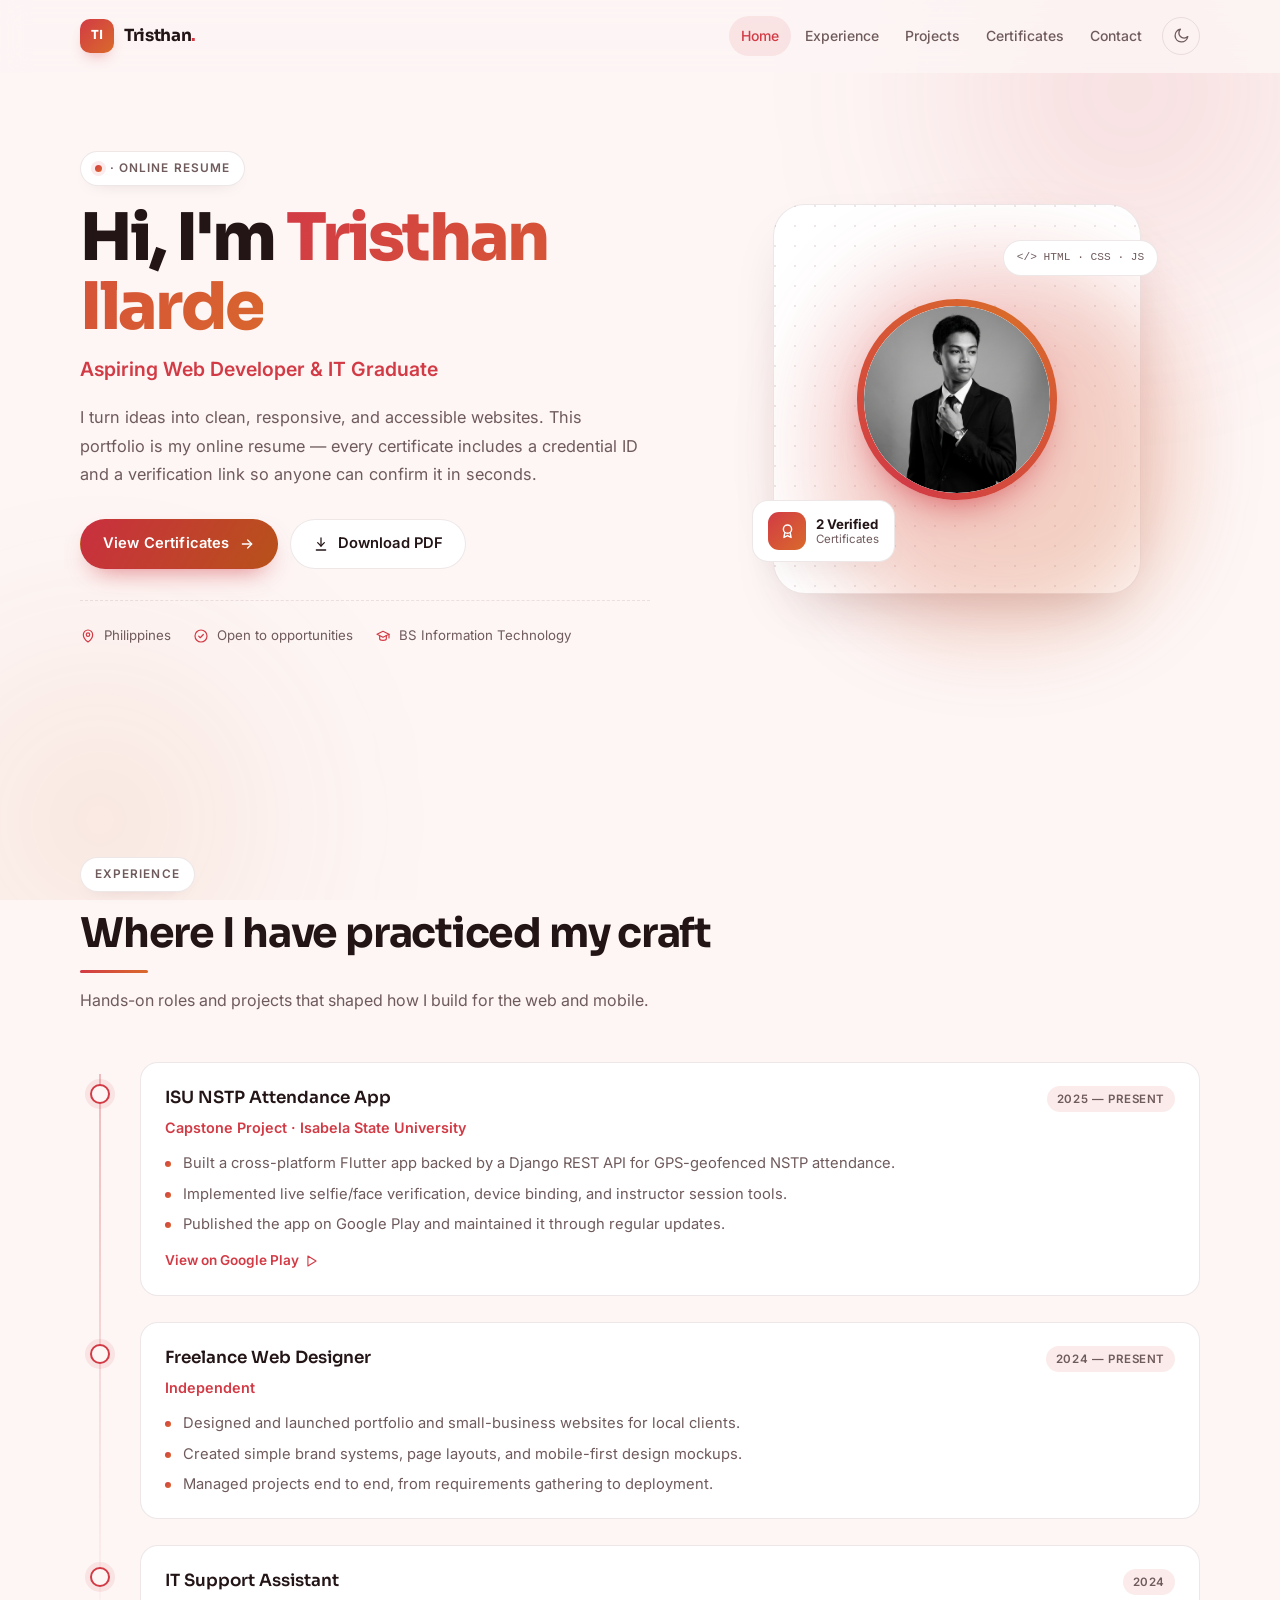
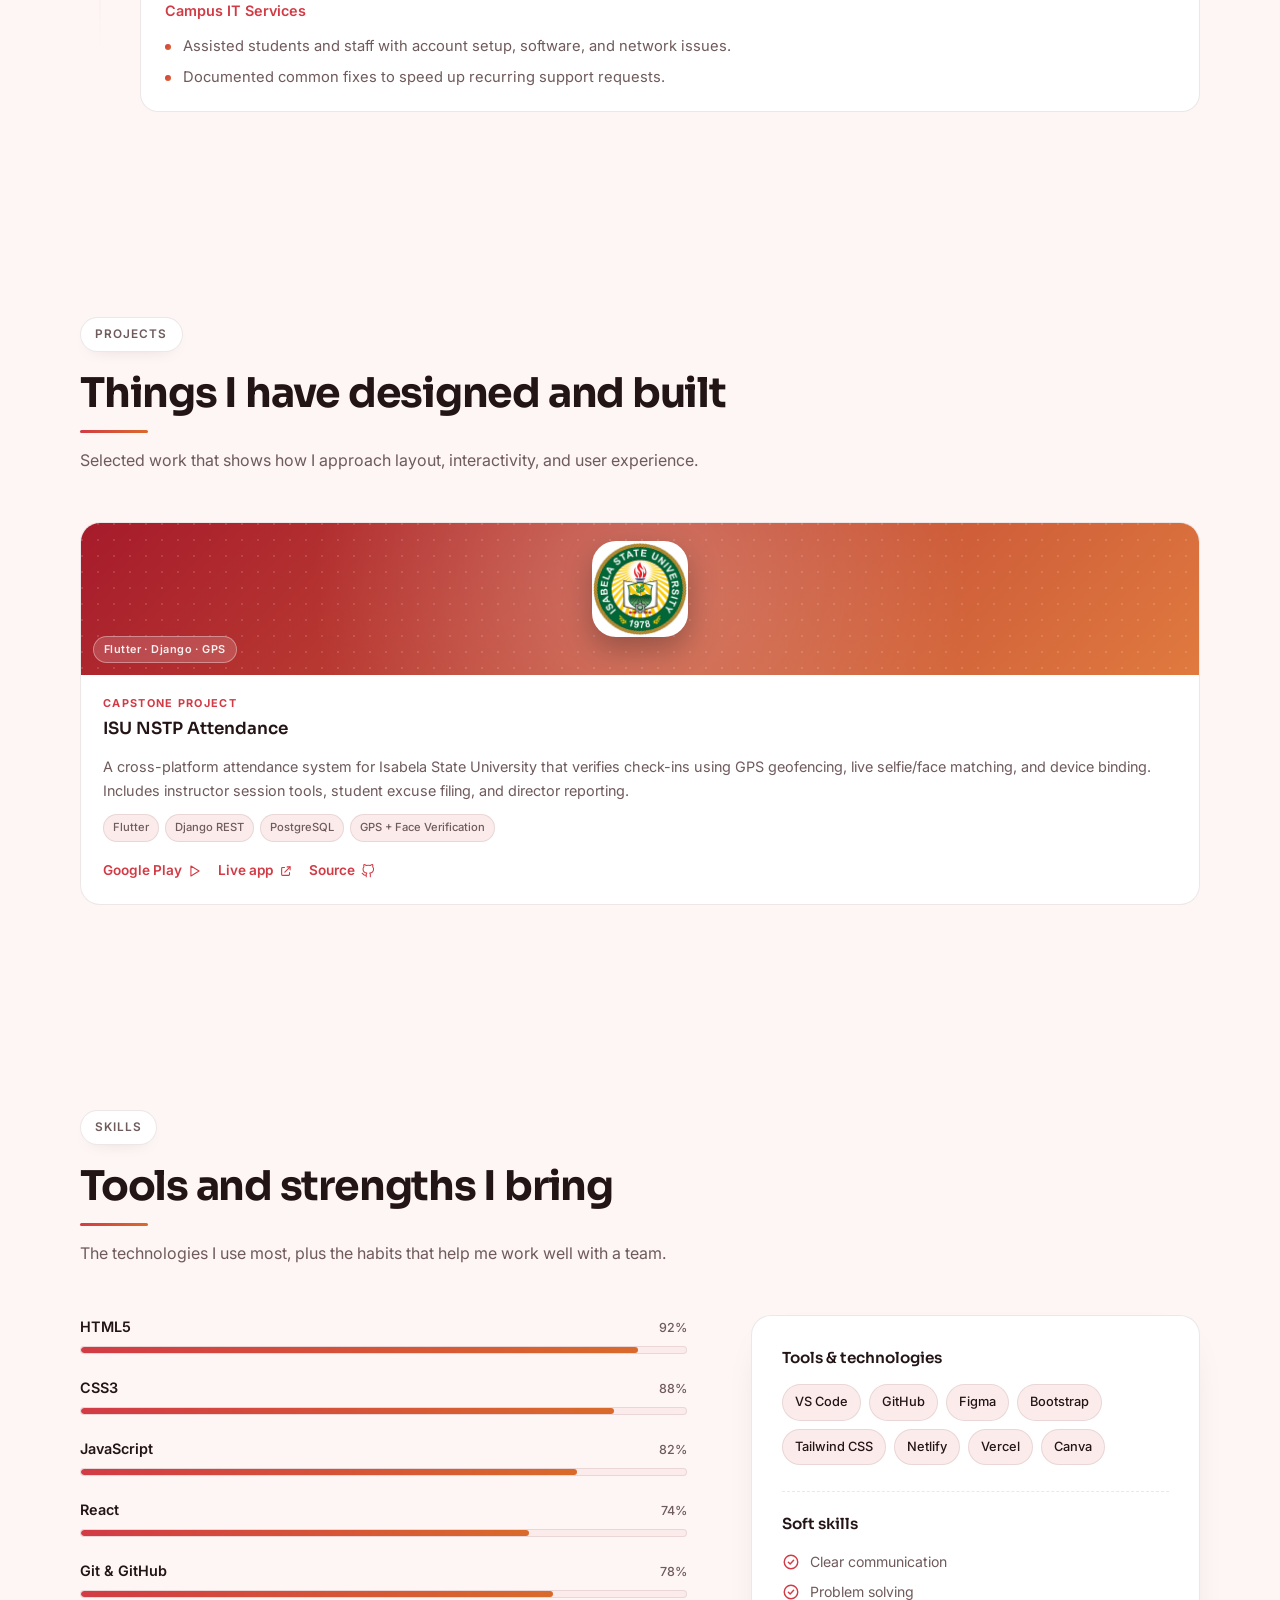
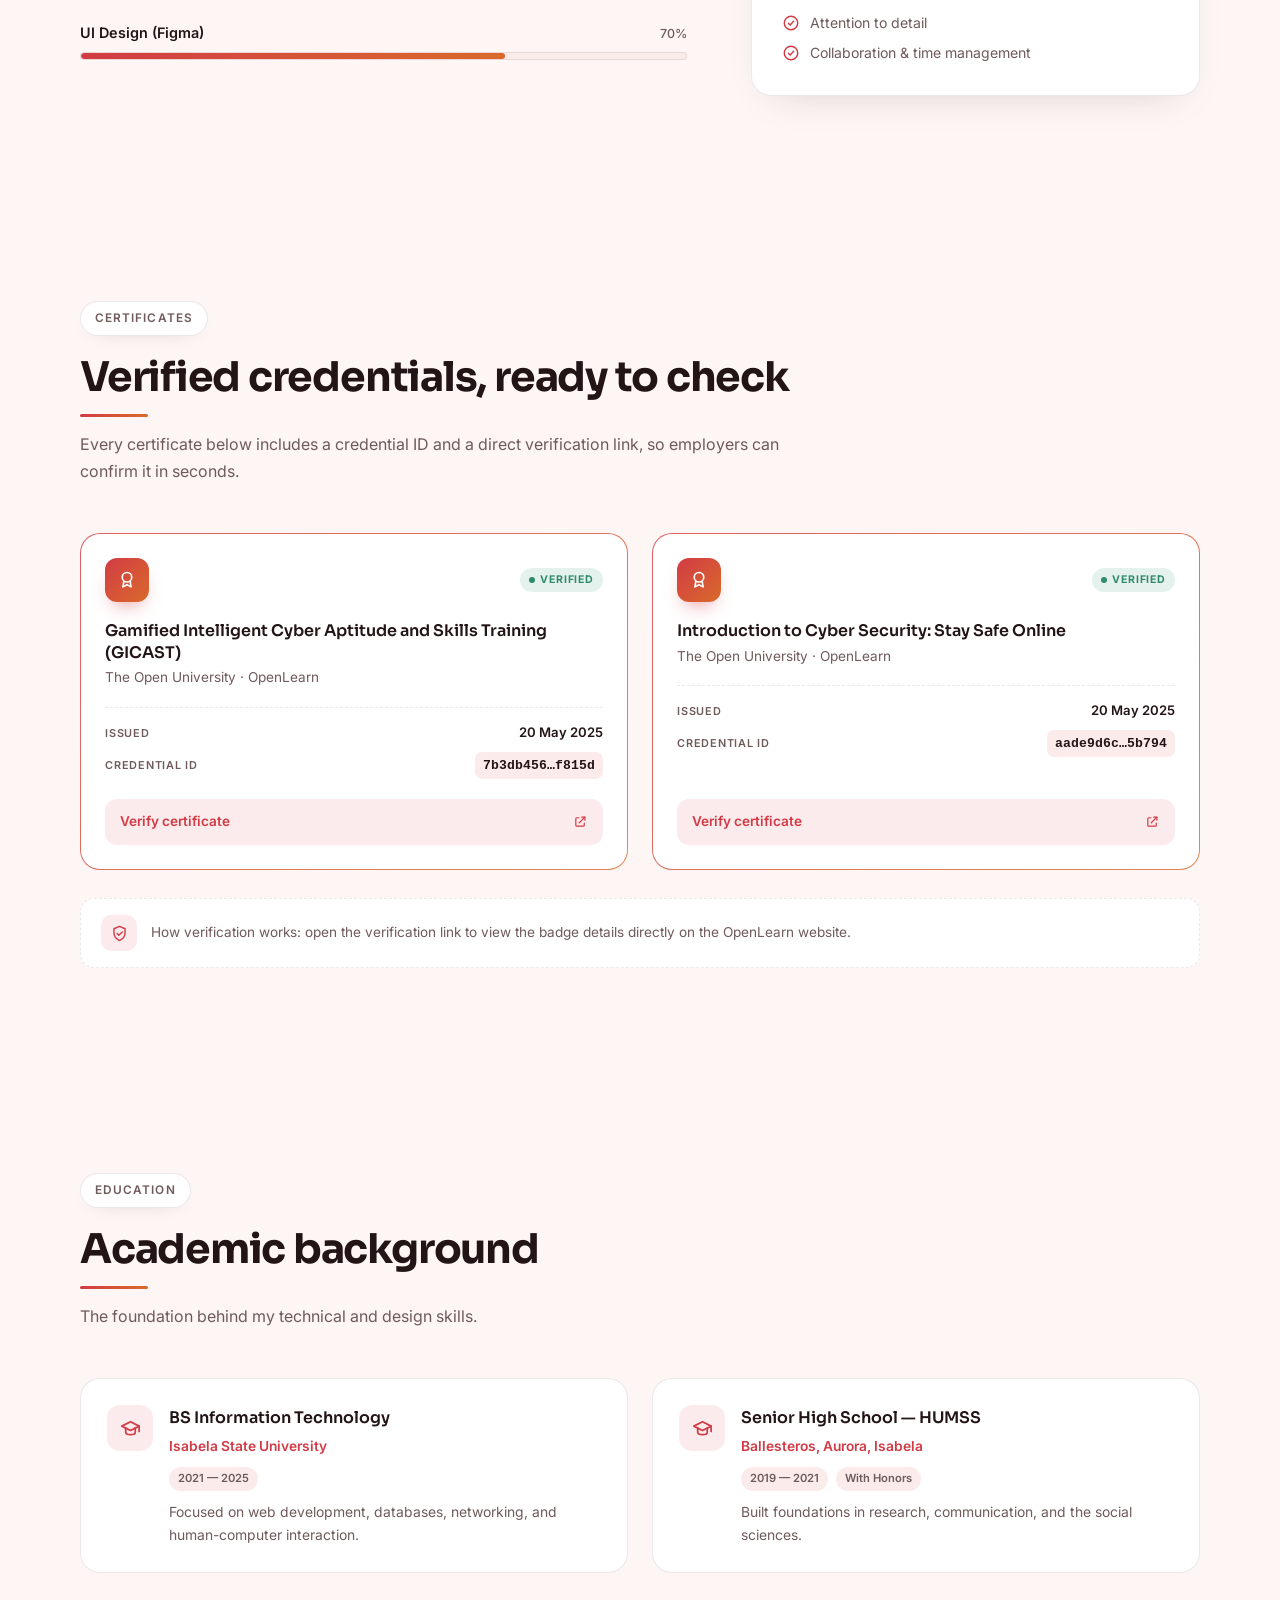
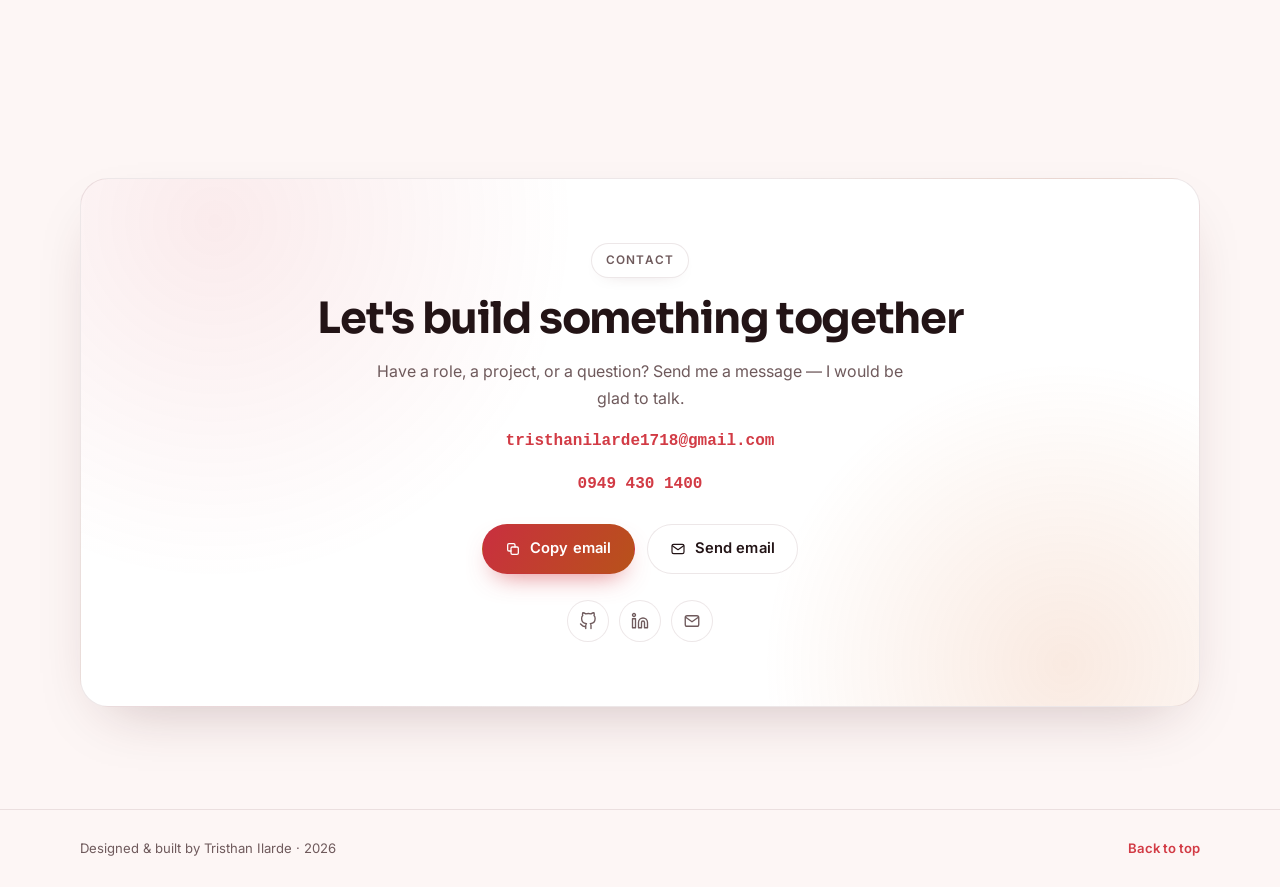
==== index.html @ 722d0ad1 "Initial commit: online resume site" ====
<!DOCTYPE html>
<html lang="en" data-theme="light">
<head>
  <meta charset="UTF-8" />
  <meta name="viewport" content="width=device-width, initial-scale=1.0" />
  <title>Tristhan Ilarde — Online Resume &amp; Portfolio</title>
  <meta name="description" content="Online resume and portfolio of Tristhan Ilarde, an aspiring web developer and BS Information Technology graduate from Isabela State University. Explore projects, skills, and verified certificates." />
  <link rel="canonical" href="https://www.tristhanilarde.online/" />
  <meta name="theme-color" content="#d23b45" />
  <meta name="author" content="Tristhan Ilarde" />

  <meta property="og:type" content="website" />
  <meta property="og:site_name" content="Tristhan Ilarde" />
  <meta property="og:locale" content="en_PH" />
  <meta property="og:url" content="https://www.tristhanilarde.online/" />
  <meta property="og:title" content="Tristhan Ilarde — Online Resume &amp; Portfolio" />
  <meta property="og:description" content="Online resume and portfolio of Tristhan Ilarde, an aspiring web developer and BS Information Technology graduate from Isabela State University." />
  <meta property="og:image" content="https://www.tristhanilarde.online/assets/og-image.jpg" />
  <meta property="og:image:width" content="1200" />
  <meta property="og:image:height" content="630" />
  <meta property="og:image:alt" content="Tristhan Ilarde — Online Resume and Portfolio" />

  <meta name="twitter:card" content="summary_large_image" />
  <meta name="twitter:title" content="Tristhan Ilarde — Online Resume &amp; Portfolio" />
  <meta name="twitter:description" content="Online resume and portfolio of Tristhan Ilarde, an aspiring web developer and BS Information Technology graduate from Isabela State University." />
  <meta name="twitter:image" content="https://www.tristhanilarde.online/assets/og-image.jpg" />
  <meta name="twitter:image:alt" content="Tristhan Ilarde — Online Resume and Portfolio" />

  <link rel="icon" type="image/svg+xml" href="favicon.svg" />
  <link rel="preconnect" href="https://fonts.googleapis.com" />
  <link rel="preconnect" href="https://fonts.gstatic.com" crossorigin />
  <link href="https://fonts.googleapis.com/css2?family=Inter:wght@400;500;600;700&family=Sora:wght@600;700;800&display=swap" rel="stylesheet" />
  <link rel="stylesheet" href="styles.css" />
  <script>
    (function () {
      try {
        var saved = localStorage.getItem("theme");
        if (!saved) {
          saved = window.matchMedia("(prefers-color-scheme: dark)").matches ? "dark" : "light";
        }
        document.documentElement.dataset.theme = saved;
      } catch (error) {}
    })();
  </script>
  <script type="application/ld+json">
    {
      "@context": "https://schema.org",
      "@type": "Person",
      "name": "Tristhan Ilarde",
      "url": "https://www.tristhanilarde.online/",
      "image": "https://www.tristhanilarde.online/assets/profile.jpg",
      "jobTitle": "Web Developer",
      "description": "Aspiring web developer and BS Information Technology graduate from Isabela State University.",
      "email": "mailto:tristhanilarde1718@gmail.com",
      "telephone": "+639494301400",
      "address": {
        "@type": "PostalAddress",
        "addressCountry": "PH"
      },
      "alumniOf": [
        {
          "@type": "CollegeOrUniversity",
          "name": "Isabela State University"
        },
        {
          "@type": "HighSchool",
          "name": "Ballesteros, Aurora, Isabela"
        }
      ],
      "sameAs": [
        "https://www.linkedin.com/in/tristhan-ilarde-b31989447/",
        "https://github.com/Tanjiro1718"
      ]
    }
  </script>
</head>
<body>
  <div class="print-only print-header">
    <h1>Tristhan Ilarde</h1>
    <p class="print-role">Aspiring Web Developer &amp; IT Graduate</p>
    <p>tristhanilarde1718@gmail.com · 0949 430 1400 · www.tristhanilarde.online</p>
    <p>linkedin.com/in/tristhan-ilarde-b31989447 · github.com/Tanjiro1718</p>
  </div>

  <a class="skip-link" href="#main">Skip to content</a>

  <div class="scroll-progress" aria-hidden="true"><span id="scrollProgress"></span></div>

  <div class="bg-blobs" aria-hidden="true">
    <span class="blob blob-one"></span>
    <span class="blob blob-two"></span>
  </div>

  <header class="site-header" id="siteHeader">
    <div class="container header-inner">
      <a class="brand" href="#home" aria-label="Tristhan Ilarde — back to top">
        <span class="brand-mark">TI</span>
        <span class="brand-text">Tristhan<span class="brand-dot">.</span></span>
      </a>

      <nav class="nav" id="primaryNav" aria-label="Primary">
        <a class="nav-link active" href="#home">Home</a>
        <a class="nav-link" href="#experience">Experience</a>
        <a class="nav-link" href="#projects">Projects</a>
        <a class="nav-link" href="#certificates">Certificates</a>
        <a class="nav-link" href="#contact">Contact</a>
        <button class="theme-toggle" id="themeToggle" type="button" aria-label="Switch to dark mode" aria-pressed="false">
          <svg class="icon-sun" viewBox="0 0 24 24" fill="none" stroke="currentColor" stroke-width="1.8" stroke-linecap="round" stroke-linejoin="round" aria-hidden="true" focusable="false">
            <circle cx="12" cy="12" r="4" />
            <path d="M12 2v2M12 20v2M4.9 4.9l1.4 1.4M17.7 17.7l1.4 1.4M2 12h2M20 12h2M4.9 19.1l1.4-1.4M17.7 6.3l1.4-1.4" />
          </svg>
          <svg class="icon-moon" viewBox="0 0 24 24" fill="none" stroke="currentColor" stroke-width="1.8" stroke-linecap="round" stroke-linejoin="round" aria-hidden="true" focusable="false">
            <path d="M21 12.8A8.5 8.5 0 1 1 11.2 3a6.6 6.6 0 0 0 9.8 9.8Z" />
          </svg>
        </button>
      </nav>

      <button class="menu-toggle" id="menuToggle" type="button" aria-expanded="false" aria-controls="primaryNav" aria-label="Open menu">
        <svg class="menu-icon" viewBox="0 0 24 24" fill="none" stroke="currentColor" stroke-width="1.9" stroke-linecap="round" aria-hidden="true" focusable="false">
          <path d="M4 7h16M4 12h16M4 17h16" />
        </svg>
        <svg class="close-icon" viewBox="0 0 24 24" fill="none" stroke="currentColor" stroke-width="1.9" stroke-linecap="round" aria-hidden="true" focusable="false">
          <path d="m6 6 12 12M18 6 6 18" />
        </svg>
      </button>
    </div>
  </header>

  <main id="main">
    <section class="hero" id="home">
      <div class="container hero-grid">
        <div class="hero-copy">
          <span class="eyebrow reveal reveal-left"><span class="pulse" aria-hidden="true"></span> · Online Resume</span>
          <h1 class="reveal reveal-left" style="--d:.06s">Hi, I'm <span class="gradient-text">Tristhan Ilarde</span></h1>
          <p class="hero-role reveal reveal-left" style="--d:.12s">Aspiring Web Developer &amp; IT Graduate</p>
          <p class="hero-text reveal reveal-left" style="--d:.18s">
            I turn ideas into clean, responsive, and accessible websites. This portfolio is my online
            resume — every certificate includes a credential ID and a verification link so anyone can
            confirm it in seconds.
          </p>
          <div class="hero-actions reveal reveal-left" style="--d:.24s">
            <a class="btn btn-primary" href="#certificates">
              View Certificates
              <svg viewBox="0 0 24 24" fill="none" stroke="currentColor" stroke-width="1.9" stroke-linecap="round" stroke-linejoin="round" aria-hidden="true" focusable="false">
                <path d="M5 12h14" />
                <path d="m13 6 6 6-6 6" />
              </svg>
            </a>
            <button class="btn btn-ghost" id="printResume" type="button">
              <svg viewBox="0 0 24 24" fill="none" stroke="currentColor" stroke-width="1.9" stroke-linecap="round" stroke-linejoin="round" aria-hidden="true" focusable="false">
                <path d="M12 3v12" />
                <path d="m7 10 5 5 5-5" />
                <path d="M5 21h14" />
              </svg>
              Download PDF
            </button>
          </div>
          <ul class="hero-meta reveal reveal-left" style="--d:.3s">
            <li>
              <svg viewBox="0 0 24 24" fill="none" stroke="currentColor" stroke-width="1.8" stroke-linecap="round" stroke-linejoin="round" aria-hidden="true" focusable="false">
                <path d="M12 21s7-5.1 7-11a7 7 0 1 0-14 0c0 5.9 7 11 7 11Z" />
                <circle cx="12" cy="10" r="2.6" />
              </svg>
              Philippines
            </li>
            <li>
              <svg viewBox="0 0 24 24" fill="none" stroke="currentColor" stroke-width="1.8" stroke-linecap="round" stroke-linejoin="round" aria-hidden="true" focusable="false">
                <circle cx="12" cy="12" r="9" />
                <path d="m8.5 12.2 2.4 2.4 4.6-4.9" />
              </svg>
              Open to opportunities
            </li>
            <li>
              <svg viewBox="0 0 24 24" fill="none" stroke="currentColor" stroke-width="1.8" stroke-linecap="round" stroke-linejoin="round" aria-hidden="true" focusable="false">
                <path d="M3 9.5 12 5l9 4.5-9 4.5-9-4.5Z" />
                <path d="M7 11.5V16c0 1.4 2.2 2.5 5 2.5s5-1.1 5-2.5v-4.5" />
                <path d="M21 9.5V15" />
              </svg>
              BS Information Technology
            </li>
          </ul>
        </div>

        <div class="hero-visual reveal reveal-right" style="--d:.18s">
          <div class="avatar-card" data-tilt>
            <div class="avatar-ring">
              <div class="avatar">
                <span class="avatar-initials">TI</span>
                <img class="avatar-photo" src="assets/profile.jpg" alt="Portrait of Tristhan Ilarde" width="896" height="1195" />
              </div>
            </div>
            <div class="floating-badge">
              <span class="floating-icon">
                <svg viewBox="0 0 24 24" fill="none" stroke="currentColor" stroke-width="1.8" stroke-linecap="round" stroke-linejoin="round" aria-hidden="true" focusable="false">
                  <circle cx="12" cy="9" r="5.2" />
                  <path d="m8.6 13.4-1.1 6.1 4.5-2.4 4.5 2.4-1.1-6.1" />
                </svg>
              </span>
              <span class="floating-text"><strong>2 Verified</strong><span>Certificates</span></span>
            </div>
            <div class="floating-chip">&lt;/&gt; HTML · CSS · JS</div>
          </div>
        </div>
      </div>
    </section>

    <section class="section" id="experience">
      <div class="container">
        <div class="section-head reveal">
          <span class="eyebrow">Experience</span>
          <h2>Where I have practiced my craft</h2>
          <p>Hands-on roles and projects that shaped how I build for the web and mobile.</p>
        </div>

        <div class="timeline">
          <article class="timeline-item reveal reveal-left">
            <div class="timeline-card" data-spotlight>
              <div class="timeline-top">
                <h3>ISU NSTP Attendance App</h3>
                <span class="timeline-date">2025 — Present</span>
              </div>
              <p class="timeline-company">Capstone Project · Isabela State University</p>
              <ul>
                <li>Built a cross-platform Flutter app backed by a Django REST API for GPS-geofenced NSTP attendance.</li>
                <li>Implemented live selfie/face verification, device binding, and instructor session tools.</li>
                <li>Published the app on Google Play and maintained it through regular updates.</li>
              </ul>
              <a class="timeline-link" href="https://play.google.com/store/apps/details?id=com.isu.cauayan.nstp_attendance" target="_blank" rel="noopener noreferrer" aria-label="Get ISU NSTP Attendance on Google Play">
                View on Google Play
                <svg viewBox="0 0 24 24" fill="none" stroke="currentColor" stroke-width="1.9" stroke-linecap="round" stroke-linejoin="round" aria-hidden="true" focusable="false">
                  <path d="M5 3.5v17L19 12 5 3.5Z" />
                </svg>
              </a>
            </div>
          </article>

          <article class="timeline-item reveal reveal-left" style="--d:.08s">
            <div class="timeline-card" data-spotlight>
              <div class="timeline-top">
                <h3>Freelance Web Designer</h3>
                <span class="timeline-date">2024 — Present</span>
              </div>
              <p class="timeline-company">Independent</p>
              <ul>
                <li>Designed and launched portfolio and small-business websites for local clients.</li>
                <li>Created simple brand systems, page layouts, and mobile-first design mockups.</li>
                <li>Managed projects end to end, from requirements gathering to deployment.</li>
              </ul>
            </div>
          </article>

          <article class="timeline-item reveal reveal-right" style="--d:.16s">
            <div class="timeline-card" data-spotlight>
              <div class="timeline-top">
                <h3>IT Support Assistant</h3>
                <span class="timeline-date">2024</span>
              </div>
              <p class="timeline-company">Campus IT Services</p>
              <ul>
                <li>Assisted students and staff with account setup, software, and network issues.</li>
                <li>Documented common fixes to speed up recurring support requests.</li>
              </ul>
            </div>
          </article>
        </div>
      </div>
    </section>

    <section class="section" id="projects">
      <div class="container">
        <div class="section-head reveal">
          <span class="eyebrow">Projects</span>
          <h2>Things I have designed and built</h2>
          <p>Selected work that shows how I approach layout, interactivity, and user experience.</p>
        </div>

        <div class="project-grid">
          <article class="project-card reveal reveal-left" data-spotlight>
            <div class="project-thumb thumb-nstp">
              <img class="thumb-app-icon" src="assets/nstp-icon.png" alt="" aria-hidden="true" width="96" height="96" loading="lazy" decoding="async" />
              <span class="thumb-tag">Flutter · Django · GPS</span>
            </div>
            <div class="project-body">
              <p class="project-kicker">Capstone Project</p>
              <h3>ISU NSTP Attendance</h3>
              <p>A cross-platform attendance system for Isabela State University that verifies check-ins using GPS geofencing, live selfie/face matching, and device binding. Includes instructor session tools, student excuse filing, and director reporting.</p>
              <ul class="tags">
                <li class="tag">Flutter</li>
                <li class="tag">Django REST</li>
                <li class="tag">PostgreSQL</li>
                <li class="tag">GPS + Face Verification</li>
              </ul>
              <div class="project-links">
                <a href="https://play.google.com/store/apps/details?id=com.isu.cauayan.nstp_attendance" target="_blank" rel="noopener noreferrer" aria-label="Get ISU NSTP Attendance on Google Play">
                  Google Play
                  <svg viewBox="0 0 24 24" fill="none" stroke="currentColor" stroke-width="1.9" stroke-linecap="round" stroke-linejoin="round" aria-hidden="true" focusable="false">
                    <path d="M5 3.5v17L19 12 5 3.5Z" />
                  </svg>
                </a>
                <a href="https://isu-nstp-1.onrender.com/" target="_blank" rel="noopener noreferrer">
                  Live app
                  <svg viewBox="0 0 24 24" fill="none" stroke="currentColor" stroke-width="1.9" stroke-linecap="round" stroke-linejoin="round" aria-hidden="true" focusable="false">
                    <path d="M14 5h5v5" />
                    <path d="M19 5 10 14" />
                    <path d="M18 14.5V18a1.5 1.5 0 0 1-1.5 1.5H6A1.5 1.5 0 0 1 4.5 18V7.5A1.5 1.5 0 0 1 6 6h3.5" />
                  </svg>
                </a>
                <a href="https://github.com/Tanjiro1718/isu_nstp" target="_blank" rel="noopener noreferrer">
                  Source
                  <svg viewBox="0 0 24 24" fill="none" stroke="currentColor" stroke-width="1.8" stroke-linecap="round" stroke-linejoin="round" aria-hidden="true" focusable="false">
                    <path d="M9 19c-5 1.5-5-2.5-7-3m14 6v-3.87a3.37 3.37 0 0 0-.94-2.61c3.14-.35 6.44-1.54 6.44-7A5.44 5.44 0 0 0 20 4.77 5.07 5.07 0 0 0 19.91 1S18.73.65 16 2.48a13.38 13.38 0 0 0-7 0C6.27.65 5.09 1 5.09 1A5.07 5.07 0 0 0 5 4.77a5.44 5.44 0 0 0-1.5 3.78c0 5.42 3.3 6.61 6.44 7A3.37 3.37 0 0 0 9 18.13V22" />
                  </svg>
                </a>
              </div>
            </div>
          </article>
        </div>
      </div>
    </section>

    <section class="section" id="skills">
      <div class="container">
        <div class="section-head reveal">
          <span class="eyebrow">Skills</span>
          <h2>Tools and strengths I bring</h2>
          <p>The technologies I use most, plus the habits that help me work well with a team.</p>
        </div>

        <div class="skills-grid">
          <div class="skills-bars">
            <div class="skill reveal reveal-left" style="--val:92%; --d:.02s">
              <div class="skill-head"><span>HTML5</span><span class="skill-val">92%</span></div>
              <div class="bar"><span class="bar-fill"></span></div>
            </div>
            <div class="skill reveal reveal-left" style="--val:88%; --d:.06s">
              <div class="skill-head"><span>CSS3</span><span class="skill-val">88%</span></div>
              <div class="bar"><span class="bar-fill"></span></div>
            </div>
            <div class="skill reveal reveal-left" style="--val:82%; --d:.1s">
              <div class="skill-head"><span>JavaScript</span><span class="skill-val">82%</span></div>
              <div class="bar"><span class="bar-fill"></span></div>
            </div>
            <div class="skill reveal reveal-left" style="--val:74%; --d:.14s">
              <div class="skill-head"><span>React</span><span class="skill-val">74%</span></div>
              <div class="bar"><span class="bar-fill"></span></div>
            </div>
            <div class="skill reveal reveal-left" style="--val:78%; --d:.18s">
              <div class="skill-head"><span>Git &amp; GitHub</span><span class="skill-val">78%</span></div>
              <div class="bar"><span class="bar-fill"></span></div>
            </div>
            <div class="skill reveal reveal-left" style="--val:70%; --d:.22s">
              <div class="skill-head"><span>UI Design (Figma)</span><span class="skill-val">70%</span></div>
              <div class="bar"><span class="bar-fill"></span></div>
            </div>
          </div>

          <aside class="skills-panel reveal reveal-right" style="--d:.1s" data-spotlight>
            <h3>Tools &amp; technologies</h3>
            <ul class="chips">
              <li>VS Code</li>
              <li>GitHub</li>
              <li>Figma</li>
              <li>Bootstrap</li>
              <li>Tailwind CSS</li>
              <li>Netlify</li>
              <li>Vercel</li>
              <li>Canva</li>
            </ul>
            <h3 class="panel-subhead">Soft skills</h3>
            <ul class="check-list compact">
              <li>
                <svg viewBox="0 0 24 24" fill="none" stroke="currentColor" stroke-width="1.9" stroke-linecap="round" stroke-linejoin="round" aria-hidden="true" focusable="false">
                  <circle cx="12" cy="12" r="9" />
                  <path d="m8.5 12.2 2.4 2.4 4.6-4.9" />
                </svg>
                Clear communication
              </li>
              <li>
                <svg viewBox="0 0 24 24" fill="none" stroke="currentColor" stroke-width="1.9" stroke-linecap="round" stroke-linejoin="round" aria-hidden="true" focusable="false">
                  <circle cx="12" cy="12" r="9" />
                  <path d="m8.5 12.2 2.4 2.4 4.6-4.9" />
                </svg>
                Problem solving
              </li>
              <li>
                <svg viewBox="0 0 24 24" fill="none" stroke="currentColor" stroke-width="1.9" stroke-linecap="round" stroke-linejoin="round" aria-hidden="true" focusable="false">
                  <circle cx="12" cy="12" r="9" />
                  <path d="m8.5 12.2 2.4 2.4 4.6-4.9" />
                </svg>
                Attention to detail
              </li>
              <li>
                <svg viewBox="0 0 24 24" fill="none" stroke="currentColor" stroke-width="1.9" stroke-linecap="round" stroke-linejoin="round" aria-hidden="true" focusable="false">
                  <circle cx="12" cy="12" r="9" />
                  <path d="m8.5 12.2 2.4 2.4 4.6-4.9" />
                </svg>
                Collaboration &amp; time management
              </li>
            </ul>
          </aside>
        </div>
      </div>
    </section>

    <section class="section" id="certificates">
      <div class="container">
        <div class="section-head reveal">
          <span class="eyebrow">Certificates</span>
          <h2>Verified credentials, ready to check</h2>
          <p>Every certificate below includes a credential ID and a direct verification link, so employers can confirm it in seconds.</p>
        </div>

        <div class="cert-grid" data-stagger>
          <article class="cert-card reveal reveal-left" data-spotlight>
            <div class="cert-top">
              <span class="cert-icon">
                <svg viewBox="0 0 24 24" fill="none" stroke="currentColor" stroke-width="1.8" stroke-linecap="round" stroke-linejoin="round" aria-hidden="true" focusable="false">
                  <circle cx="12" cy="9" r="5.2" />
                  <path d="m8.6 13.4-1.1 6.1 4.5-2.4 4.5 2.4-1.1-6.1" />
                </svg>
              </span>
              <span class="cert-status">Verified</span>
            </div>
            <h3>Gamified Intelligent Cyber Aptitude and Skills Training (GICAST)</h3>
            <p class="cert-issuer">The Open University · OpenLearn</p>
            <dl class="cert-meta">
              <div><dt>Issued</dt><dd>20 May 2025</dd></div>
              <div><dt>Credential ID</dt><dd class="mono" title="7b3db456658e096fc3f652046e173777196f815d">7b3db456…f815d</dd></div>
            </dl>
            <a class="verify-link" href="https://www.open.edu/openlearn/badges/badge.php?hash=7b3db456658e096fc3f652046e173777196f815d" target="_blank" rel="noopener noreferrer">
              Verify certificate
              <svg viewBox="0 0 24 24" fill="none" stroke="currentColor" stroke-width="1.9" stroke-linecap="round" stroke-linejoin="round" aria-hidden="true" focusable="false">
                <path d="M14 5h5v5" />
                <path d="M19 5 10 14" />
                <path d="M18 14.5V18a1.5 1.5 0 0 1-1.5 1.5H6A1.5 1.5 0 0 1 4.5 18V7.5A1.5 1.5 0 0 1 6 6h3.5" />
              </svg>
            </a>
          </article>

          <article class="cert-card reveal reveal-right" style="--d:.08s" data-spotlight>
            <div class="cert-top">
              <span class="cert-icon">
                <svg viewBox="0 0 24 24" fill="none" stroke="currentColor" stroke-width="1.8" stroke-linecap="round" stroke-linejoin="round" aria-hidden="true" focusable="false">
                  <circle cx="12" cy="9" r="5.2" />
                  <path d="m8.6 13.4-1.1 6.1 4.5-2.4 4.5 2.4-1.1-6.1" />
                </svg>
              </span>
              <span class="cert-status">Verified</span>
            </div>
            <h3>Introduction to Cyber Security: Stay Safe Online</h3>
            <p class="cert-issuer">The Open University · OpenLearn</p>
            <dl class="cert-meta">
              <div><dt>Issued</dt><dd>20 May 2025</dd></div>
              <div><dt>Credential ID</dt><dd class="mono" title="aade9d6c7ef0c97edcbb523cd9899fea69c5b794">aade9d6c…5b794</dd></div>
            </dl>
            <a class="verify-link" href="https://www.open.edu/openlearn/badges/badge.php?hash=aade9d6c7ef0c97edcbb523cd9899fea69c5b794" target="_blank" rel="noopener noreferrer">
              Verify certificate
              <svg viewBox="0 0 24 24" fill="none" stroke="currentColor" stroke-width="1.9" stroke-linecap="round" stroke-linejoin="round" aria-hidden="true" focusable="false">
                <path d="M14 5h5v5" />
                <path d="M19 5 10 14" />
                <path d="M18 14.5V18a1.5 1.5 0 0 1-1.5 1.5H6A1.5 1.5 0 0 1 4.5 18V7.5A1.5 1.5 0 0 1 6 6h3.5" />
              </svg>
            </a>
          </article>
        </div>

        <div class="cert-note reveal">
          <span class="cert-note-icon">
            <svg viewBox="0 0 24 24" fill="none" stroke="currentColor" stroke-width="1.8" stroke-linecap="round" stroke-linejoin="round" aria-hidden="true" focusable="false">
              <path d="M12 3 5 6v5.5c0 4.4 3 7.5 7 9.5 4-2 7-5.1 7-9.5V6l-7-3Z" />
              <path d="m9 12 2.2 2.2L15.5 10" />
            </svg>
          </span>
          <p>How verification works: open the verification link to view the badge details directly on the OpenLearn website.</p>
        </div>
      </div>
    </section>

    <section class="section" id="education">
      <div class="container">
        <div class="section-head reveal">
          <span class="eyebrow">Education</span>
          <h2>Academic background</h2>
          <p>The foundation behind my technical and design skills.</p>
        </div>

        <div class="edu-grid" data-stagger>
          <article class="edu-card reveal reveal-left" data-spotlight>
            <span class="edu-icon">
              <svg viewBox="0 0 24 24" fill="none" stroke="currentColor" stroke-width="1.8" stroke-linecap="round" stroke-linejoin="round" aria-hidden="true" focusable="false">
                <path d="M3 9.5 12 5l9 4.5-9 4.5-9-4.5Z" />
                <path d="M7 11.5V16c0 1.4 2.2 2.5 5 2.5s5-1.1 5-2.5v-4.5" />
                <path d="M21 9.5V15" />
              </svg>
            </span>
            <div>
              <h3>BS Information Technology</h3>
              <p class="edu-school">Isabela State University</p>
              <div class="edu-meta">
                <span>2021 — 2025</span>
              </div>
              <p class="edu-text">Focused on web development, databases, networking, and human-computer interaction.</p>
            </div>
          </article>

          <article class="edu-card reveal reveal-right" style="--d:.08s" data-spotlight>
            <span class="edu-icon">
              <svg viewBox="0 0 24 24" fill="none" stroke="currentColor" stroke-width="1.8" stroke-linecap="round" stroke-linejoin="round" aria-hidden="true" focusable="false">
                <path d="M3 9.5 12 5l9 4.5-9 4.5-9-4.5Z" />
                <path d="M7 11.5V16c0 1.4 2.2 2.5 5 2.5s5-1.1 5-2.5v-4.5" />
                <path d="M21 9.5V15" />
              </svg>
            </span>
            <div>
              <h3>Senior High School — HUMSS</h3>
              <p class="edu-school">Ballesteros, Aurora, Isabela</p>
              <div class="edu-meta">
                <span>2019 — 2021</span>
                <span>With Honors</span>
              </div>
              <p class="edu-text">Built foundations in research, communication, and the social sciences.</p>
            </div>
          </article>
        </div>
      </div>
    </section>

    <section class="section" id="contact">
      <div class="container">
        <div class="contact-panel reveal reveal-scale">
          <span class="eyebrow">Contact</span>
          <h2>Let's build something together</h2>
          <p>Have a role, a project, or a question? Send me a message — I would be glad to talk.</p>
          <p class="contact-email"><a href="mailto:tristhanilarde1718@gmail.com">tristhanilarde1718@gmail.com</a></p>
          <p class="contact-email"><a href="tel:+639494301400">0949 430 1400</a></p>
          <div class="contact-actions">
            <button class="btn btn-primary" type="button" data-copy="tristhanilarde1718@gmail.com">
              <svg viewBox="0 0 24 24" fill="none" stroke="currentColor" stroke-width="1.9" stroke-linecap="round" stroke-linejoin="round" aria-hidden="true" focusable="false">
                <rect x="9" y="9" width="11" height="11" rx="2" />
                <path d="M15 9V6a2 2 0 0 0-2-2H6a2 2 0 0 0-2 2v7a2 2 0 0 0 2 2h3" />
              </svg>
              Copy email
            </button>
            <a class="btn btn-ghost" href="mailto:tristhanilarde1718@gmail.com">
              <svg viewBox="0 0 24 24" fill="none" stroke="currentColor" stroke-width="1.8" stroke-linecap="round" stroke-linejoin="round" aria-hidden="true" focusable="false">
                <rect x="3" y="5" width="18" height="14" rx="2.5" />
                <path d="m3.5 7 8.5 6 8.5-6" />
              </svg>
              Send email
            </a>
          </div>
          <div class="socials">
            <a href="https://github.com/Tanjiro1718" target="_blank" rel="noopener noreferrer" aria-label="GitHub profile">
              <svg viewBox="0 0 24 24" fill="none" stroke="currentColor" stroke-width="1.8" stroke-linecap="round" stroke-linejoin="round" aria-hidden="true" focusable="false">
                <path d="M9 19c-5 1.5-5-2.5-7-3m14 6v-3.87a3.37 3.37 0 0 0-.94-2.61c3.14-.35 6.44-1.54 6.44-7A5.44 5.44 0 0 0 20 4.77 5.07 5.07 0 0 0 19.91 1S18.73.65 16 2.48a13.38 13.38 0 0 0-7 0C6.27.65 5.09 1 5.09 1A5.07 5.07 0 0 0 5 4.77a5.44 5.44 0 0 0-1.5 3.78c0 5.42 3.3 6.61 6.44 7A3.37 3.37 0 0 0 9 18.13V22" />
              </svg>
            </a>
            <a href="https://www.linkedin.com/in/tristhan-ilarde-b31989447/" target="_blank" rel="noopener noreferrer" aria-label="LinkedIn profile">
              <svg viewBox="0 0 24 24" fill="none" stroke="currentColor" stroke-width="1.8" stroke-linecap="round" stroke-linejoin="round" aria-hidden="true" focusable="false">
                <path d="M16 8a6 6 0 0 1 6 6v7h-4v-7a2 2 0 0 0-4 0v7h-4v-7a6 6 0 0 1 6-6Z" />
                <rect x="2" y="9" width="4" height="12" />
                <circle cx="4" cy="4" r="2" />
              </svg>
            </a>
            <a href="mailto:tristhanilarde1718@gmail.com" aria-label="Email Tristhan Ilarde">
              <svg viewBox="0 0 24 24" fill="none" stroke="currentColor" stroke-width="1.8" stroke-linecap="round" stroke-linejoin="round" aria-hidden="true" focusable="false">
                <rect x="3" y="5" width="18" height="14" rx="2.5" />
                <path d="m3.5 7 8.5 6 8.5-6" />
              </svg>
            </a>
          </div>
        </div>
      </div>
    </section>
  </main>

  <footer class="site-footer">
    <div class="container footer-inner">
      <p>Designed &amp; built by Tristhan Ilarde · <span id="year">2026</span></p>
      <p><a href="#home">Back to top</a></p>
    </div>
  </footer>

  <div class="toast" id="toast" role="status" aria-live="polite"></div>

  <script src="script.js" defer></script>
</body>
</html>
---- styles.css ----
:root {
  --bg: #fdf6f5;
  --bg-soft: #f8e9e7;
  --surface: #ffffff;
  --surface-2: #fbeceb;
  --text: #231416;
  --muted: #6f5a5c;
  --border: rgba(80, 25, 30, 0.1);
  --accent: #d23b45;
  --accent-2: #d96a2b;
  --accent-soft: rgba(210, 59, 69, 0.1);
  --success: #2e8b6b;
  --success-soft: rgba(46, 139, 107, 0.12);
  --header-bg: rgba(253, 246, 245, 0.8);
  --shadow: 0 24px 60px -28px rgba(70, 20, 25, 0.28);
  --shadow-soft: 0 16px 40px -24px rgba(70, 20, 25, 0.22);
  --radius: 20px;
  --header-h: 72px;
  --font-body: "Inter", -apple-system, BlinkMacSystemFont, "Segoe UI", Roboto, Helvetica, Arial, sans-serif;
  --font-display: "Sora", "Inter", -apple-system, BlinkMacSystemFont, "Segoe UI", sans-serif;
  --font-mono: ui-monospace, SFMono-Regular, Menlo, Consolas, "Liberation Mono", monospace;
}

[data-theme="dark"] {
  --bg: #140c0e;
  --bg-soft: #1d1215;
  --surface: #1c1114;
  --surface-2: #261619;
  --text: #f7eaea;
  --muted: #bda6a8;
  --border: rgba(240, 190, 190, 0.16);
  --accent: #f2707b;
  --accent-2: #f6a06a;
  --accent-soft: rgba(242, 112, 123, 0.16);
  --success: #4cc9a0;
  --success-soft: rgba(76, 201, 160, 0.14);
  --header-bg: rgba(20, 12, 14, 0.78);
  --shadow: 0 24px 60px -28px rgba(0, 0, 0, 0.85);
  --shadow-soft: 0 16px 40px -24px rgba(0, 0, 0, 0.7);
}

*,
*::before,
*::after {
  box-sizing: border-box;
}

* {
  margin: 0;
}

html {
  scroll-behavior: smooth;
  scroll-padding-top: calc(var(--header-h) + 18px);
  -webkit-text-size-adjust: 100%;
}

body {
  font-family: var(--font-body);
  background: var(--bg);
  color: var(--text);
  line-height: 1.6;
  min-height: 100vh;
  overflow-x: hidden;
  transition: background-color 0.35s ease, color 0.35s ease;
}

img,
svg {
  display: block;
  max-width: 100%;
}

a {
  color: inherit;
  text-decoration: none;
}

button {
  font: inherit;
  color: inherit;
  background: none;
  border: 0;
  cursor: pointer;
}

ul {
  list-style: none;
  padding: 0;
}

::selection {
  background: var(--accent);
  color: #ffffff;
}

:focus-visible {
  outline: 2px solid var(--accent);
  outline-offset: 3px;
  border-radius: 6px;
}

.container {
  width: min(1120px, calc(100% - 48px));
  margin-inline: auto;
}

.skip-link {
  position: fixed;
  top: 14px;
  left: 14px;
  z-index: 200;
  padding: 10px 16px;
  border-radius: 10px;
  background: var(--accent);
  color: #ffffff;
  font-weight: 600;
  transform: translateY(-160%);
  transition: transform 0.2s ease;
}

.skip-link:focus {
  transform: translateY(0);
}

.scroll-progress {
  position: fixed;
  top: 0;
  left: 0;
  right: 0;
  z-index: 130;
  height: 3px;
  pointer-events: none;
}

.scroll-progress span {
  display: block;
  height: 100%;
  background: linear-gradient(90deg, var(--accent), var(--accent-2));
  box-shadow: 0 0 14px var(--accent-soft);
  transform: scaleX(var(--p, 0));
  transform-origin: left center;
  transition: transform 0.1s linear;
}

.bg-blobs {
  position: fixed;
  inset: 0;
  z-index: -1;
  overflow: hidden;
  pointer-events: none;
}

.blob {
  position: absolute;
  border-radius: 50%;
  filter: blur(90px);
  opacity: 0.5;
}

.blob-one {
  width: 540px;
  height: 540px;
  top: -180px;
  right: -120px;
  background: radial-gradient(circle, rgba(210, 59, 69, 0.34), transparent 70%);
  animation: blobDrift 24s ease-in-out infinite;
}

.blob-two {
  width: 480px;
  height: 480px;
  bottom: -160px;
  left: -140px;
  background: radial-gradient(circle, rgba(217, 106, 43, 0.3), transparent 70%);
  animation: blobDrift 30s ease-in-out infinite reverse;
}

@keyframes blobDrift {
  0%,
  100% {
    transform: translate3d(0, 0, 0) scale(1);
  }
  50% {
    transform: translate3d(-42px, 34px, 0) scale(1.07);
  }
}

[data-theme="dark"] .blob {
  opacity: 0.32;
}

.site-header {
  position: sticky;
  top: 0;
  z-index: 80;
  background: var(--header-bg);
  backdrop-filter: blur(14px);
  -webkit-backdrop-filter: blur(14px);
  border-bottom: 1px solid transparent;
  transition: border-color 0.3s ease, box-shadow 0.3s ease, background-color 0.35s ease;
}

.site-header.is-scrolled {
  border-bottom-color: var(--border);
  box-shadow: 0 12px 30px -26px rgba(70, 20, 25, 0.55);
}

.header-inner {
  display: flex;
  align-items: center;
  justify-content: space-between;
  gap: 24px;
  height: var(--header-h);
}

.brand {
  display: inline-flex;
  align-items: center;
  gap: 10px;
  font-family: var(--font-display);
  font-size: 1.05rem;
  font-weight: 700;
  letter-spacing: -0.02em;
}

.brand-mark {
  display: grid;
  place-items: center;
  width: 34px;
  height: 34px;
  border-radius: 10px;
  background: linear-gradient(135deg, var(--accent), var(--accent-2));
  color: #ffffff;
  font-size: 0.78rem;
  font-weight: 700;
  letter-spacing: 0.02em;
  box-shadow: 0 8px 18px -10px var(--accent);
}

.brand-dot {
  color: var(--accent);
}

.nav {
  display: flex;
  align-items: center;
  gap: 2px;
}

.nav-link {
  padding: 9px 12px;
  border-radius: 999px;
  font-size: 0.875rem;
  font-weight: 500;
  color: var(--muted);
  transition: color 0.2s ease, background-color 0.2s ease;
}

.nav-link:hover {
  color: var(--text);
  background: var(--bg-soft);
}

.nav-link.active {
  color: var(--accent);
  background: var(--accent-soft);
}

.theme-toggle {
  display: grid;
  place-items: center;
  width: 38px;
  height: 38px;
  margin-left: 6px;
  border: 1px solid var(--border);
  border-radius: 50%;
  color: var(--muted);
  transition: color 0.2s ease, border-color 0.2s ease, transform 0.2s ease, background-color 0.2s ease;
}

.theme-toggle:hover {
  color: var(--accent);
  border-color: var(--accent);
  background: var(--accent-soft);
  transform: rotate(-12deg);
}

.theme-toggle svg {
  width: 18px;
  height: 18px;
}

.icon-sun {
  display: none;
}

[data-theme="dark"] .icon-sun {
  display: block;
}

[data-theme="dark"] .icon-moon {
  display: none;
}

.menu-toggle {
  display: none;
  place-items: center;
  width: 42px;
  height: 42px;
  border: 1px solid var(--border);
  border-radius: 12px;
  color: var(--text);
  transition: border-color 0.2s ease, background-color 0.2s ease;
}

.menu-toggle:hover {
  border-color: var(--accent);
  background: var(--accent-soft);
}

.menu-toggle svg {
  width: 20px;
  height: 20px;
}

.close-icon {
  display: none;
}

.hero {
  position: relative;
  padding: clamp(44px, 7vw, 78px) 0 clamp(64px, 9vw, 108px);
}

.hero-grid {
  display: grid;
  grid-template-columns: minmax(0, 1.08fr) minmax(0, 0.92fr);
  align-items: center;
  gap: clamp(36px, 5vw, 72px);
}

.eyebrow {
  display: inline-flex;
  align-items: center;
  gap: 8px;
  padding: 7px 14px;
  margin-bottom: 18px;
  border: 1px solid var(--border);
  border-radius: 999px;
  background: var(--surface);
  box-shadow: 0 6px 18px -14px rgba(70, 20, 25, 0.35);
  font-size: 0.74rem;
  font-weight: 600;
  letter-spacing: 0.09em;
  text-transform: uppercase;
  color: var(--muted);
}

.pulse {
  width: 7px;
  height: 7px;
  border-radius: 50%;
  background: linear-gradient(135deg, var(--accent), var(--accent-2));
  box-shadow: 0 0 0 4px var(--accent-soft);
  animation: pulse 2.4s ease-in-out infinite;
}

@keyframes pulse {
  0%,
  100% {
    box-shadow: 0 0 0 4px var(--accent-soft);
  }
  50% {
    box-shadow: 0 0 0 7px rgba(210, 59, 69, 0.05);
  }
}

h1 {
  font-family: var(--font-display);
  font-size: clamp(2.5rem, 5.4vw, 4.1rem);
  line-height: 1.05;
  letter-spacing: -0.035em;
  font-weight: 800;
  margin-bottom: 12px;
}

.gradient-text {
  background-image: linear-gradient(120deg, var(--accent), var(--accent-2), var(--accent));
  background-size: 220% 220%;
  -webkit-background-clip: text;
  background-clip: text;
  color: transparent;
  animation: gradientShift 9s ease-in-out infinite;
}

@keyframes gradientShift {
  0%,
  100% {
    background-position: 0% 50%;
  }
  50% {
    background-position: 100% 50%;
  }
}

.hero-role {
  margin-bottom: 18px;
  font-size: clamp(1.05rem, 1.6vw, 1.22rem);
  font-weight: 600;
  color: var(--accent);
}

.hero-text {
  max-width: 56ch;
  color: var(--muted);
  font-size: 1.02rem;
  line-height: 1.75;
}

.hero-actions {
  display: flex;
  flex-wrap: wrap;
  gap: 12px;
  margin-top: 30px;
}

.hero-meta {
  display: flex;
  flex-wrap: wrap;
  gap: 10px 22px;
  margin-top: 32px;
  padding-top: 24px;
  border-top: 1px dashed var(--border);
  font-size: 0.83rem;
  color: var(--muted);
}

.hero-meta li {
  display: inline-flex;
  align-items: center;
  gap: 8px;
}

.hero-meta svg {
  width: 16px;
  height: 16px;
  flex: none;
  color: var(--accent);
}

.btn {
  display: inline-flex;
  align-items: center;
  justify-content: center;
  gap: 9px;
  padding: 12px 22px;
  border: 1px solid transparent;
  border-radius: 999px;
  font-size: 0.92rem;
  font-weight: 600;
  letter-spacing: 0.01em;
  white-space: nowrap;
  transition: transform 0.2s ease, box-shadow 0.25s ease, background-color 0.25s ease, color 0.25s ease, border-color 0.25s ease;
}

.btn svg {
  width: 16px;
  height: 16px;
  flex: none;
}

.btn-primary {
  background: linear-gradient(120deg, #c92f3f, #b8521a);
  color: #ffffff;
  box-shadow: 0 12px 26px -12px rgba(210, 59, 69, 0.7);
}

.btn-primary:hover {
  transform: translateY(-2px);
  box-shadow: 0 18px 34px -14px rgba(210, 59, 69, 0.8);
}

.btn-primary:active {
  transform: translateY(0);
}

.btn-ghost {
  background: var(--surface);
  border-color: var(--border);
  color: var(--text);
}

.btn-ghost:hover {
  color: var(--accent);
  border-color: var(--accent);
  background: var(--accent-soft);
  transform: translateY(-2px);
}

.btn-block {
  width: 100%;
  margin-top: 24px;
}

.hero-visual {
  position: relative;
  display: grid;
  place-items: center;
}

.avatar-card {
  position: relative;
  display: grid;
  place-items: center;
  width: min(100%, 368px);
  aspect-ratio: 1 / 1.06;
  padding: 26px;
  border: 1px solid var(--border);
  border-radius: 32px;
  background-color: var(--surface);
  background-image: radial-gradient(circle at 1px 1px, var(--border) 1px, transparent 0);
  background-size: 20px 20px;
  box-shadow: var(--shadow);
  isolation: isolate;
  transform-style: preserve-3d;
  transition: transform 0.35s cubic-bezier(0.22, 1, 0.36, 1), box-shadow 0.35s ease;
  will-change: transform;
}

.avatar-card::before {
  content: "";
  position: absolute;
  inset: 16% -9% -9% 14%;
  z-index: -1;
  border-radius: 42%;
  background: linear-gradient(135deg, rgba(210, 59, 69, 0.55), rgba(217, 106, 43, 0.55));
  filter: blur(44px);
  opacity: 0.55;
}

.avatar-ring {
  display: grid;
  width: 64%;
  aspect-ratio: 1;
  padding: 7px;
  border-radius: 50%;
  background: conic-gradient(from 210deg, var(--accent), var(--accent-2), var(--accent));
  box-shadow: 0 18px 40px -20px var(--accent);
}

.avatar {
  position: relative;
  display: grid;
  place-items: center;
  width: 100%;
  height: 100%;
  overflow: hidden;
  border-radius: 50%;
  background: var(--surface);
  font-family: var(--font-display);
  font-size: clamp(3rem, 7vw, 4.3rem);
  font-weight: 800;
  letter-spacing: -0.06em;
  line-height: 1;
}

.avatar-initials {
  background: linear-gradient(120deg, var(--accent), var(--accent-2));
  -webkit-background-clip: text;
  background-clip: text;
  color: transparent;
}

.avatar-photo {
  position: absolute;
  inset: 0;
  z-index: 1;
  width: 100%;
  height: 100%;
  border-radius: 50%;
  object-fit: cover;
  object-position: center 15%;
  transition: transform 0.6s cubic-bezier(0.22, 1, 0.36, 1);
}

.avatar-card:hover .avatar-photo {
  transform: scale(1.04);
}

.floating-badge {
  position: absolute;
  bottom: 8%;
  left: -6%;
  display: flex;
  align-items: center;
  gap: 10px;
  padding: 11px 15px;
  border: 1px solid var(--border);
  border-radius: 16px;
  background: var(--surface);
  box-shadow: var(--shadow-soft);
  animation: float 6s ease-in-out infinite;
}

.floating-icon {
  display: grid;
  place-items: center;
  width: 38px;
  height: 38px;
  border-radius: 11px;
  background: linear-gradient(135deg, var(--accent), var(--accent-2));
  color: #ffffff;
}

.floating-icon svg {
  width: 19px;
  height: 19px;
}

.floating-text {
  display: grid;
  line-height: 1.25;
}

.floating-text strong {
  font-size: 0.83rem;
  font-weight: 700;
}

.floating-text span {
  font-size: 0.72rem;
  color: var(--muted);
}

.floating-chip {
  position: absolute;
  top: 9%;
  right: -5%;
  padding: 8px 13px;
  border: 1px solid var(--border);
  border-radius: 999px;
  background: var(--surface);
  box-shadow: var(--shadow-soft);
  font-family: var(--font-mono);
  font-size: 0.7rem;
  color: var(--muted);
  animation: float 7s ease-in-out infinite reverse;
}

@keyframes float {
  0%,
  100% {
    transform: translateY(0);
  }
  50% {
    transform: translateY(-9px);
  }
}

.section {
  position: relative;
  padding: clamp(64px, 8vw, 104px) 0;
}

.section-head {
  max-width: 720px;
  margin-bottom: clamp(32px, 4vw, 48px);
}

.section-head h2 {
  position: relative;
  font-family: var(--font-display);
  font-size: clamp(1.9rem, 3.2vw, 2.6rem);
  line-height: 1.15;
  letter-spacing: -0.03em;
  font-weight: 700;
  margin-bottom: 14px;
  padding-bottom: 16px;
}

.section-head h2::after {
  content: "";
  position: absolute;
  left: 0;
  bottom: 0;
  width: 68px;
  height: 3px;
  border-radius: 999px;
  background: linear-gradient(90deg, var(--accent), var(--accent-2));
  transform: scaleX(0);
  transform-origin: left center;
  transition: transform 0.9s cubic-bezier(0.22, 1, 0.36, 1) 0.2s;
}

.section-head.visible h2::after {
  transform: scaleX(1);
}

.section-head p {
  color: var(--muted);
  font-size: 1rem;
  line-height: 1.7;
}

.check-list {
  display: grid;
  gap: 10px;
  margin-top: 22px;
}

.check-list li {
  display: flex;
  align-items: flex-start;
  gap: 10px;
  font-size: 0.92rem;
  color: var(--muted);
}

.check-list svg {
  width: 18px;
  height: 18px;
  flex: none;
  margin-top: 2px;
  color: var(--accent);
}

.check-list.compact {
  margin-top: 14px;
  gap: 8px;
}

.check-list.compact li {
  font-size: 0.88rem;
}

.timeline {
  position: relative;
  display: grid;
  gap: 26px;
}

.timeline::before {
  content: "";
  position: absolute;
  top: 12px;
  bottom: 12px;
  left: 19px;
  width: 2px;
  background: linear-gradient(180deg, var(--accent), transparent 92%);
  opacity: 0.32;
}

.timeline::after {
  content: "";
  position: absolute;
  top: 12px;
  bottom: 12px;
  left: 19px;
  width: 2px;
  border-radius: 999px;
  background: linear-gradient(180deg, var(--accent), var(--accent-2));
  box-shadow: 0 0 14px var(--accent-soft);
  transform: scaleY(var(--line-progress, 0));
  transform-origin: top center;
  transition: transform 0.15s linear;
}

.timeline-item {
  position: relative;
  padding-left: 60px;
}

.timeline-item::before {
  content: "";
  position: absolute;
  top: 22px;
  left: 10px;
  width: 20px;
  height: 20px;
  border: 2px solid var(--accent);
  border-radius: 50%;
  background: var(--bg);
  box-shadow: 0 0 0 5px var(--accent-soft);
}

.timeline-card {
  padding: 22px 24px;
  border: 1px solid var(--border);
  border-radius: 18px;
  background: var(--surface);
  transition: border-color 0.25s ease, box-shadow 0.25s ease;
}

.timeline-card:hover {
  border-color: rgba(210, 59, 69, 0.45);
  box-shadow: var(--shadow-soft);
}

.timeline-top {
  display: flex;
  flex-wrap: wrap;
  align-items: baseline;
  justify-content: space-between;
  gap: 8px 16px;
}

.timeline-top h3 {
  font-family: var(--font-display);
  font-size: 1.05rem;
  font-weight: 600;
}

.timeline-date {
  padding: 4px 10px;
  border-radius: 999px;
  background: var(--surface-2);
  font-size: 0.72rem;
  font-weight: 600;
  letter-spacing: 0.05em;
  text-transform: uppercase;
  color: var(--muted);
}

.timeline-company {
  margin: 4px 0 12px;
  font-size: 0.9rem;
  font-weight: 600;
  color: var(--accent);
}

.timeline-card ul {
  display: grid;
  gap: 6px;
}

.timeline-card li {
  position: relative;
  padding-left: 18px;
  font-size: 0.92rem;
  line-height: 1.65;
  color: var(--muted);
}

.timeline-card li::before {
  content: "";
  position: absolute;
  top: 0.68em;
  left: 0;
  width: 6px;
  height: 6px;
  border-radius: 50%;
  background: linear-gradient(135deg, var(--accent), var(--accent-2));
}

.timeline-link {
  display: inline-flex;
  align-items: center;
  gap: 6px;
  margin-top: 14px;
  font-size: 0.85rem;
  font-weight: 600;
  color: var(--accent);
}

.timeline-link svg {
  width: 14px;
  height: 14px;
  flex: none;
}

.timeline-link:hover {
  text-decoration: underline;
  text-underline-offset: 3px;
}

.project-grid {
  display: grid;
  grid-template-columns: repeat(auto-fit, minmax(270px, 1fr));
  gap: 24px;
}

.project-card {
  display: flex;
  flex-direction: column;
  overflow: hidden;
  border: 1px solid var(--border);
  border-radius: var(--radius);
  background: var(--surface);
  transition: border-color 0.25s ease, box-shadow 0.25s ease;
}

.project-card:hover {
  border-color: rgba(210, 59, 69, 0.45);
  box-shadow: var(--shadow);
}

.project-thumb {
  position: relative;
  display: grid;
  place-items: center;
  height: 152px;
  overflow: hidden;
  color: rgba(255, 255, 255, 0.92);
}

.project-thumb::after {
  content: "";
  position: absolute;
  inset: 0;
  background-image: radial-gradient(circle at 1px 1px, rgba(255, 255, 255, 0.22) 1px, transparent 0);
  background-size: 16px 16px;
  opacity: 0.6;
}

.thumb-nstp {
  background: linear-gradient(135deg, #a61b2b, #e07a3f);
}

.thumb-nstp::before {
  content: "";
  position: absolute;
  inset: 0;
  background: radial-gradient(circle at 50% 42%, rgba(255, 255, 255, 0.24), transparent 58%);
}

.thumb-app-icon {
  position: relative;
  z-index: 1;
  width: 96px;
  height: 96px;
  border: 1px solid rgba(255, 255, 255, 0.5);
  border-radius: 24px;
  background: #ffffff;
  box-shadow: 0 12px 30px rgba(0, 0, 0, 0.28);
  transform: translateY(-10px);
}

.thumb-glyph {
  font-family: var(--font-display);
  font-size: 2.1rem;
  font-weight: 800;
  letter-spacing: 0.04em;
  opacity: 0.4;
}

.thumb-tag {
  position: absolute;
  bottom: 12px;
  left: 12px;
  z-index: 1;
  padding: 4px 10px;
  border: 1px solid rgba(255, 255, 255, 0.35);
  border-radius: 999px;
  background: rgba(255, 255, 255, 0.16);
  backdrop-filter: blur(6px);
  font-size: 0.68rem;
  font-weight: 600;
  letter-spacing: 0.04em;
}

.project-body {
  display: flex;
  flex: 1;
  flex-direction: column;
  gap: 12px;
  padding: 22px;
}

.project-body .project-kicker {
  margin-bottom: -6px;
  font-size: 0.68rem;
  font-weight: 700;
  line-height: 1.2;
  letter-spacing: 0.12em;
  text-transform: uppercase;
  color: var(--accent);
}

.project-body h3 {
  font-family: var(--font-display);
  font-size: 1.05rem;
  font-weight: 600;
}

.project-body p {
  font-size: 0.9rem;
  line-height: 1.65;
  color: var(--muted);
}

.tags {
  display: flex;
  flex-wrap: wrap;
  gap: 6px;
}

.tag {
  padding: 4px 9px;
  border: 1px solid var(--border);
  border-radius: 999px;
  background: var(--surface-2);
  font-size: 0.7rem;
  font-weight: 500;
  color: var(--muted);
}

.project-links {
  display: flex;
  flex-wrap: wrap;
  gap: 16px;
  margin-top: auto;
  padding-top: 6px;
}

.project-links a {
  display: inline-flex;
  align-items: center;
  gap: 6px;
  font-size: 0.85rem;
  font-weight: 600;
  color: var(--accent);
}

.project-links a:hover {
  text-decoration: underline;
  text-underline-offset: 3px;
}

.project-links svg {
  width: 14px;
  height: 14px;
}

.skills-grid {
  display: grid;
  grid-template-columns: minmax(0, 1.15fr) minmax(0, 0.85fr);
  align-items: start;
  gap: clamp(32px, 5vw, 64px);
}

.skill {
  margin-bottom: 22px;
}

.skill:last-child {
  margin-bottom: 0;
}

.skill-head {
  display: flex;
  align-items: baseline;
  justify-content: space-between;
  gap: 12px;
  margin-bottom: 8px;
  font-size: 0.9rem;
  font-weight: 600;
}

.skill-val {
  font-size: 0.78rem;
  font-weight: 500;
  color: var(--muted);
}

.bar {
  height: 8px;
  border-radius: 999px;
  background: var(--surface-2);
  border: 1px solid var(--border);
  overflow: hidden;
}

.bar-fill {
  display: block;
  width: 0;
  height: 100%;
  border-radius: inherit;
  background: linear-gradient(90deg, var(--accent), var(--accent-2));
  transition: width 1.3s cubic-bezier(0.22, 1, 0.36, 1) 0.15s;
}

.reveal.visible .bar-fill {
  width: var(--val);
}

.skills-panel {
  padding: clamp(22px, 3vw, 30px);
  border: 1px solid var(--border);
  border-radius: var(--radius);
  background: var(--surface);
  box-shadow: var(--shadow-soft);
}

.skills-panel h3 {
  margin-bottom: 14px;
  font-family: var(--font-display);
  font-size: 0.95rem;
  font-weight: 600;
}

.panel-subhead {
  margin-top: 26px;
  padding-top: 20px;
  border-top: 1px dashed var(--border);
}

.chips {
  display: flex;
  flex-wrap: wrap;
  gap: 8px;
}

.chips li {
  padding: 7px 12px;
  border: 1px solid var(--border);
  border-radius: 999px;
  background: var(--surface-2);
  font-size: 0.8rem;
  font-weight: 500;
}

.cert-grid {
  display: grid;
  grid-template-columns: repeat(2, minmax(0, 1fr));
  gap: 24px;
}

.cert-card {
  display: flex;
  flex-direction: column;
  padding: 24px;
  border: 1px solid transparent;
  border-radius: var(--radius);
  background: linear-gradient(var(--surface), var(--surface)) padding-box,
    linear-gradient(135deg, rgba(210, 59, 69, 0.8), rgba(217, 106, 43, 0.8)) border-box;
  transition: box-shadow 0.3s ease, background-color 0.3s ease;
}

.cert-card:hover {
  box-shadow: var(--shadow);
}

.cert-top {
  display: flex;
  align-items: center;
  justify-content: space-between;
  gap: 12px;
  margin-bottom: 18px;
}

.cert-icon {
  display: grid;
  place-items: center;
  width: 44px;
  height: 44px;
  border-radius: 12px;
  background: linear-gradient(135deg, var(--accent), var(--accent-2));
  color: #ffffff;
  box-shadow: 0 10px 22px -12px var(--accent);
}

.cert-icon svg {
  width: 22px;
  height: 22px;
}

.cert-status {
  display: inline-flex;
  align-items: center;
  gap: 5px;
  padding: 4px 9px;
  border-radius: 999px;
  background: var(--success-soft);
  font-size: 0.66rem;
  font-weight: 700;
  letter-spacing: 0.08em;
  text-transform: uppercase;
  color: var(--success);
}

.cert-status::before {
  content: "";
  width: 6px;
  height: 6px;
  border-radius: 50%;
  background: currentColor;
}

.cert-card h3 {
  margin-bottom: 4px;
  font-family: var(--font-display);
  font-size: 1rem;
  font-weight: 600;
  line-height: 1.35;
}

.cert-issuer {
  margin-bottom: 18px;
  font-size: 0.85rem;
  color: var(--muted);
}

.cert-meta {
  display: grid;
  gap: 9px;
  margin: 0 0 20px;
  padding-top: 14px;
  border-top: 1px dashed var(--border);
}

.cert-meta div {
  display: flex;
  align-items: baseline;
  justify-content: space-between;
  gap: 12px;
}

.cert-meta dt {
  font-size: 0.68rem;
  font-weight: 600;
  letter-spacing: 0.07em;
  text-transform: uppercase;
  color: var(--muted);
}

.cert-meta dd {
  margin: 0;
  font-size: 0.82rem;
  font-weight: 600;
  text-align: right;
}

.mono {
  padding: 3px 8px;
  border-radius: 7px;
  background: var(--surface-2);
  font-family: var(--font-mono);
  font-size: 0.74rem;
  letter-spacing: 0.01em;
}

.verify-link {
  display: flex;
  align-items: center;
  justify-content: space-between;
  gap: 10px;
  margin-top: auto;
  padding: 11px 14px;
  border: 1px solid transparent;
  border-radius: 12px;
  background: var(--accent-soft);
  font-size: 0.85rem;
  font-weight: 600;
  color: var(--accent);
  transition: background-color 0.25s ease, color 0.25s ease, box-shadow 0.25s ease;
}

.verify-link svg {
  width: 15px;
  height: 15px;
  flex: none;
  transition: transform 0.2s ease;
}

.verify-link:hover {
  background: linear-gradient(120deg, #c92f3f, #b8521a);
  color: #ffffff;
  box-shadow: 0 12px 26px -14px var(--accent);
}

.verify-link:hover svg {
  transform: translate(2px, -2px);
}

.cert-note {
  display: flex;
  align-items: center;
  gap: 14px;
  margin-top: 28px;
  padding: 16px 20px;
  border: 1px dashed var(--border);
  border-radius: 14px;
  background: var(--surface);
}

.cert-note-icon {
  display: grid;
  place-items: center;
  width: 36px;
  height: 36px;
  flex: none;
  border-radius: 10px;
  background: var(--accent-soft);
  color: var(--accent);
}

.cert-note-icon svg {
  width: 19px;
  height: 19px;
}

.cert-note p {
  font-size: 0.85rem;
  line-height: 1.6;
  color: var(--muted);
}

.edu-grid {
  display: grid;
  grid-template-columns: repeat(auto-fit, minmax(300px, 1fr));
  gap: 24px;
}

.edu-card {
  display: flex;
  align-items: flex-start;
  gap: 16px;
  padding: 26px;
  border: 1px solid var(--border);
  border-radius: var(--radius);
  background: var(--surface);
  transition: border-color 0.25s ease, box-shadow 0.25s ease;
}

.edu-card:hover {
  border-color: rgba(210, 59, 69, 0.45);
  box-shadow: var(--shadow-soft);
}

.edu-icon {
  display: grid;
  place-items: center;
  width: 46px;
  height: 46px;
  flex: none;
  border-radius: 13px;
  background: var(--accent-soft);
  color: var(--accent);
}

.edu-icon svg {
  width: 23px;
  height: 23px;
}

.edu-card h3 {
  font-family: var(--font-display);
  font-size: 1rem;
  font-weight: 600;
}

.edu-school {
  margin: 4px 0 10px;
  font-size: 0.86rem;
  font-weight: 600;
  color: var(--accent);
}

.edu-meta {
  display: flex;
  flex-wrap: wrap;
  gap: 8px;
  margin-bottom: 10px;
}

.edu-meta span {
  padding: 3px 9px;
  border-radius: 999px;
  background: var(--surface-2);
  font-size: 0.7rem;
  font-weight: 600;
  color: var(--muted);
}

.edu-text {
  font-size: 0.87rem;
  line-height: 1.65;
  color: var(--muted);
}

.contact-panel {
  position: relative;
  overflow: hidden;
  padding: clamp(34px, 6vw, 64px);
  border: 1px solid var(--border);
  border-radius: 28px;
  background-color: var(--surface);
  background-image: radial-gradient(620px circle at 12% 8%, var(--accent-soft), transparent 58%),
    radial-gradient(520px circle at 88% 92%, rgba(217, 106, 43, 0.14), transparent 58%);
  box-shadow: var(--shadow);
  text-align: center;
}

.contact-panel .eyebrow {
  margin-bottom: 16px;
}

.contact-panel h2 {
  font-family: var(--font-display);
  font-size: clamp(1.9rem, 3.4vw, 2.7rem);
  line-height: 1.15;
  letter-spacing: -0.03em;
  font-weight: 700;
  margin-bottom: 14px;
}

.contact-panel > p {
  max-width: 560px;
  margin-inline: auto;
  color: var(--muted);
  font-size: 1rem;
  line-height: 1.7;
}

.contact-email {
  margin-top: 16px;
  font-family: var(--font-mono);
  font-size: 0.9rem;
  font-weight: 600;
}

.contact-email a {
  color: var(--accent);
}

.contact-email a:hover {
  text-decoration: underline;
  text-underline-offset: 3px;
}

.contact-actions {
  display: flex;
  flex-wrap: wrap;
  justify-content: center;
  gap: 12px;
  margin-top: 26px;
}

.socials {
  display: flex;
  justify-content: center;
  gap: 10px;
  margin-top: 26px;
}

.socials a {
  display: grid;
  place-items: center;
  width: 42px;
  height: 42px;
  border: 1px solid var(--border);
  border-radius: 50%;
  background: var(--surface);
  color: var(--muted);
  transition: color 0.2s ease, border-color 0.2s ease, background-color 0.2s ease, transform 0.2s ease;
}

.socials a:hover {
  color: var(--accent);
  border-color: var(--accent);
  background: var(--accent-soft);
  transform: translateY(-2px);
}

.socials svg {
  width: 18px;
  height: 18px;
}

.site-footer {
  border-top: 1px solid var(--border);
  padding: 28px 0;
}

.footer-inner {
  display: flex;
  flex-wrap: wrap;
  align-items: center;
  justify-content: space-between;
  gap: 12px;
  font-size: 0.82rem;
  color: var(--muted);
}

.footer-inner a {
  font-weight: 600;
  color: var(--accent);
}

.footer-inner a:hover {
  text-decoration: underline;
  text-underline-offset: 3px;
}

.toast {
  position: fixed;
  left: 50%;
  bottom: 24px;
  z-index: 120;
  padding: 11px 18px;
  border-radius: 999px;
  background: var(--text);
  color: var(--bg);
  box-shadow: 0 18px 40px -18px rgba(70, 20, 25, 0.55);
  font-size: 0.85rem;
  font-weight: 500;
  opacity: 0;
  pointer-events: none;
  transform: translate(-50%, 18px);
  transition: opacity 0.3s ease, transform 0.3s ease;
}

.toast.show {
  opacity: 1;
  transform: translate(-50%, 0);
}

.timeline-card,
.project-card,
.cert-card,
.edu-card,
.skills-panel {
  position: relative;
  isolation: isolate;
  --mx: 50%;
  --my: 50%;
}

.timeline-card::before,
.project-card::before,
.cert-card::before,
.edu-card::before,
.skills-panel::before {
  content: "";
  position: absolute;
  inset: 0;
  z-index: -1;
  border-radius: inherit;
  background: radial-gradient(240px circle at var(--mx) var(--my), var(--accent-soft), transparent 72%);
  opacity: 0;
  transition: opacity 0.3s ease;
  pointer-events: none;
}

.timeline-card:hover::before,
.project-card:hover::before,
.cert-card:hover::before,
.edu-card:hover::before,
.skills-panel:hover::before {
  opacity: 1;
}

.reveal {
  opacity: 0;
  transform: translate3d(0, 26px, 0);
  transition: opacity 0.7s ease var(--d, 0s), transform 0.8s cubic-bezier(0.22, 1, 0.36, 1) var(--d, 0s);
  will-change: opacity, transform;
}

.reveal-left {
  transform: translate3d(-48px, 0, 0);
}

.reveal-right {
  transform: translate3d(48px, 0, 0);
}

.reveal-scale {
  transform: scale(0.94);
}

.reveal.visible {
  opacity: 1;
  transform: translate3d(0, 0, 0) scale(1);
}

@media (max-width: 980px) {
  .hero-grid,
  .skills-grid {
    grid-template-columns: minmax(0, 1fr);
  }

  .hero {
    padding-top: clamp(36px, 6vw, 56px);
  }

  .hero-copy {
    text-align: center;
  }

  .hero-text,
  .section-head {
    margin-inline: auto;
  }

  .hero-actions,
  .hero-meta {
    justify-content: center;
  }

  .hero-visual {
    margin-top: 8px;
  }

  .avatar-card {
    width: min(100%, 340px);
  }

  .skills-panel {
    max-width: none;
  }
}

@media (max-width: 900px) {
  .menu-toggle {
    display: grid;
  }

  .nav {
    display: flex;
    position: absolute;
    top: 100%;
    left: 0;
    right: 0;
    flex-direction: column;
    align-items: stretch;
    gap: 4px;
    padding: 16px 24px 22px;
    border-bottom: 1px solid var(--border);
    background: var(--surface);
    box-shadow: 0 24px 40px -28px rgba(70, 20, 25, 0.45);
    max-height: calc(100vh - var(--header-h));
    overflow-y: auto;
    opacity: 0;
    visibility: hidden;
    pointer-events: none;
    transform: translateY(-14px);
    transition: opacity 0.24s ease, transform 0.32s cubic-bezier(0.22, 1, 0.36, 1), visibility 0.24s ease;
  }

  .site-header.nav-open .nav {
    opacity: 1;
    visibility: visible;
    pointer-events: auto;
    transform: translateY(0);
  }

  .site-header.nav-open .menu-icon {
    display: none;
  }

  .site-header.nav-open .close-icon {
    display: block;
  }

  .nav-link {
    padding: 12px 14px;
    border-radius: 12px;
  }

  .theme-toggle {
    margin: 8px 0 0;
    border-radius: 12px;
    width: 100%;
    height: 42px;
  }
}

@media (max-width: 640px) {
  .container {
    width: calc(100% - 32px);
  }

  .hero-meta {
    font-size: 0.78rem;
    gap: 8px 16px;
  }

  .hero-actions .btn {
    flex: 1 1 auto;
  }

  .avatar-card {
    width: min(100%, 300px);
    border-radius: 26px;
  }

  .floating-badge {
    left: 2px;
    bottom: -14px;
    padding: 9px 12px;
  }

  .floating-chip {
    top: -12px;
    right: 2px;
  }

  .floating-icon {
    width: 32px;
    height: 32px;
  }

  .timeline-item {
    padding-left: 46px;
  }

  .timeline::before,
  .timeline::after {
    left: 15px;
  }

  .timeline-item::before {
    left: 6px;
    width: 18px;
    height: 18px;
  }

  .timeline-card {
    padding: 18px;
  }

  .reveal-left {
    transform: translate3d(-24px, 0, 0);
  }

  .reveal-right {
    transform: translate3d(24px, 0, 0);
  }

  .timeline-top {
    justify-content: flex-start;
  }

  .cert-grid {
    grid-template-columns: 1fr;
  }

  .cert-meta div {
    gap: 10px;
  }

  .cert-meta dd {
    font-size: 0.78rem;
  }

  .mono {
    font-size: 0.7rem;
  }

  .edu-card {
    padding: 22px;
  }

  .cert-note {
    align-items: flex-start;
  }

  .footer-inner {
    justify-content: center;
    text-align: center;
  }
}

@media (prefers-reduced-motion: reduce) {
  html {
    scroll-behavior: auto;
  }

  *,
  *::before,
  *::after {
    animation-duration: 0.001ms !important;
    animation-iteration-count: 1 !important;
    transition-duration: 0.001ms !important;
  }

  .reveal {
    opacity: 1;
    transform: none;
  }

  .reveal-left,
  .reveal-right,
  .reveal-scale {
    transform: none;
  }

  .section-head h2::after {
    transform: scaleX(1);
  }

  .bar-fill {
    width: var(--val);
  }
}

.print-only {
  display: none;
}

@media print {
  @page {
    size: A4;
    margin: 14mm;
  }

  :root {
    --bg: #ffffff;
    --surface: #ffffff;
    --surface-2: #f5f5f5;
    --text: #111111;
    --muted: #444444;
    --border: #d4d4d4;
    --accent: #333333;
    --accent-2: #333333;
    --accent-soft: #f2f2f2;
    --shadow: none;
    --shadow-soft: none;
  }

  body {
    background: #ffffff;
    color: #111111;
    font-size: 10.5pt;
  }

  .bg-blobs,
  .site-header,
  .hero-actions,
  .menu-toggle,
  .theme-toggle,
  .contact-actions,
  .socials,
  .skip-link,
  .scroll-progress,
  .toast,
  .floating-badge,
  .floating-chip,
  .avatar-card,
  .cert-note,
  .btn {
    display: none !important;
  }

  .print-only {
    display: block !important;
  }

  .print-header {
    border-bottom: 2px solid #333333;
    padding-bottom: 8pt;
    margin-bottom: 12pt;
  }

  .print-header h1 {
    margin: 0;
    font-size: 22pt;
    letter-spacing: 0.01em;
  }

  .print-header p {
    margin: 3pt 0 0;
    color: #444444;
    font-size: 9pt;
    line-height: 1.45;
  }

  .print-header .print-role {
    color: #222222;
    font-size: 11pt;
  }

  .hero .eyebrow,
  .hero h1,
  .hero-role {
    display: none !important;
  }

  .container {
    width: 100%;
  }

  .hero,
  .section {
    padding: 12pt 0;
  }

  .hero-grid,
  .skills-grid {
    display: block;
  }

  .hero-copy {
    text-align: left;
  }

  .hero-text,
  .section-head {
    margin-inline: 0;
  }

  .hero-actions,
  .hero-meta {
    justify-content: flex-start;
  }

  .hero-meta {
    border-top-color: #d4d4d4;
    padding-top: 6pt;
    margin-top: 10pt;
  }

  .reveal {
    opacity: 1 !important;
    transform: none !important;
  }

  .bar-fill {
    width: var(--val) !important;
    background: #999999 !important;
  }

  .cert-grid,
  .project-grid,
  .edu-grid {
    display: grid;
    grid-template-columns: 1fr 1fr;
    gap: 8pt;
  }

  .project-thumb {
    display: none;
  }

  .cert-card,
  .project-card,
  .timeline-card,
  .edu-card,
  .skills-panel {
    border: 1px solid #cccccc !important;
    background: #ffffff !important;
    box-shadow: none !important;
    break-inside: avoid;
  }

  .timeline::before,
  .timeline::after,
  .timeline-item::before {
    display: none;
  }

  .timeline-card::before,
  .project-card::before,
  .cert-card::before,
  .edu-card::before,
  .skills-panel::before {
    display: none;
  }

  .section-head h2::after {
    transform: scaleX(1) !important;
  }

  .timeline-item {
    padding-left: 0;
  }

  .section-head {
    margin-bottom: 10pt;
  }

  .section-head h2,
  .contact-panel h2 {
    font-size: 16pt;
  }

  .contact-panel {
    padding: 14pt;
    border: 1px solid #cccccc;
    background: #ffffff;
    text-align: left;
  }

  .contact-panel > p,
  .contact-email {
    margin-inline: 0;
  }

  a[href^="http"]::after,
  a[href^="mailto"]::after {
    content: " (" attr(href) ")";
    font-size: 7.5pt;
    font-weight: 400;
    color: #555555;
    word-break: break-all;
  }

  .verify-link {
    border: 1px solid #cccccc;
    background: #ffffff !important;
    color: #111111 !important;
  }

  .site-footer {
    border-top: 1px solid #cccccc;
  }
}
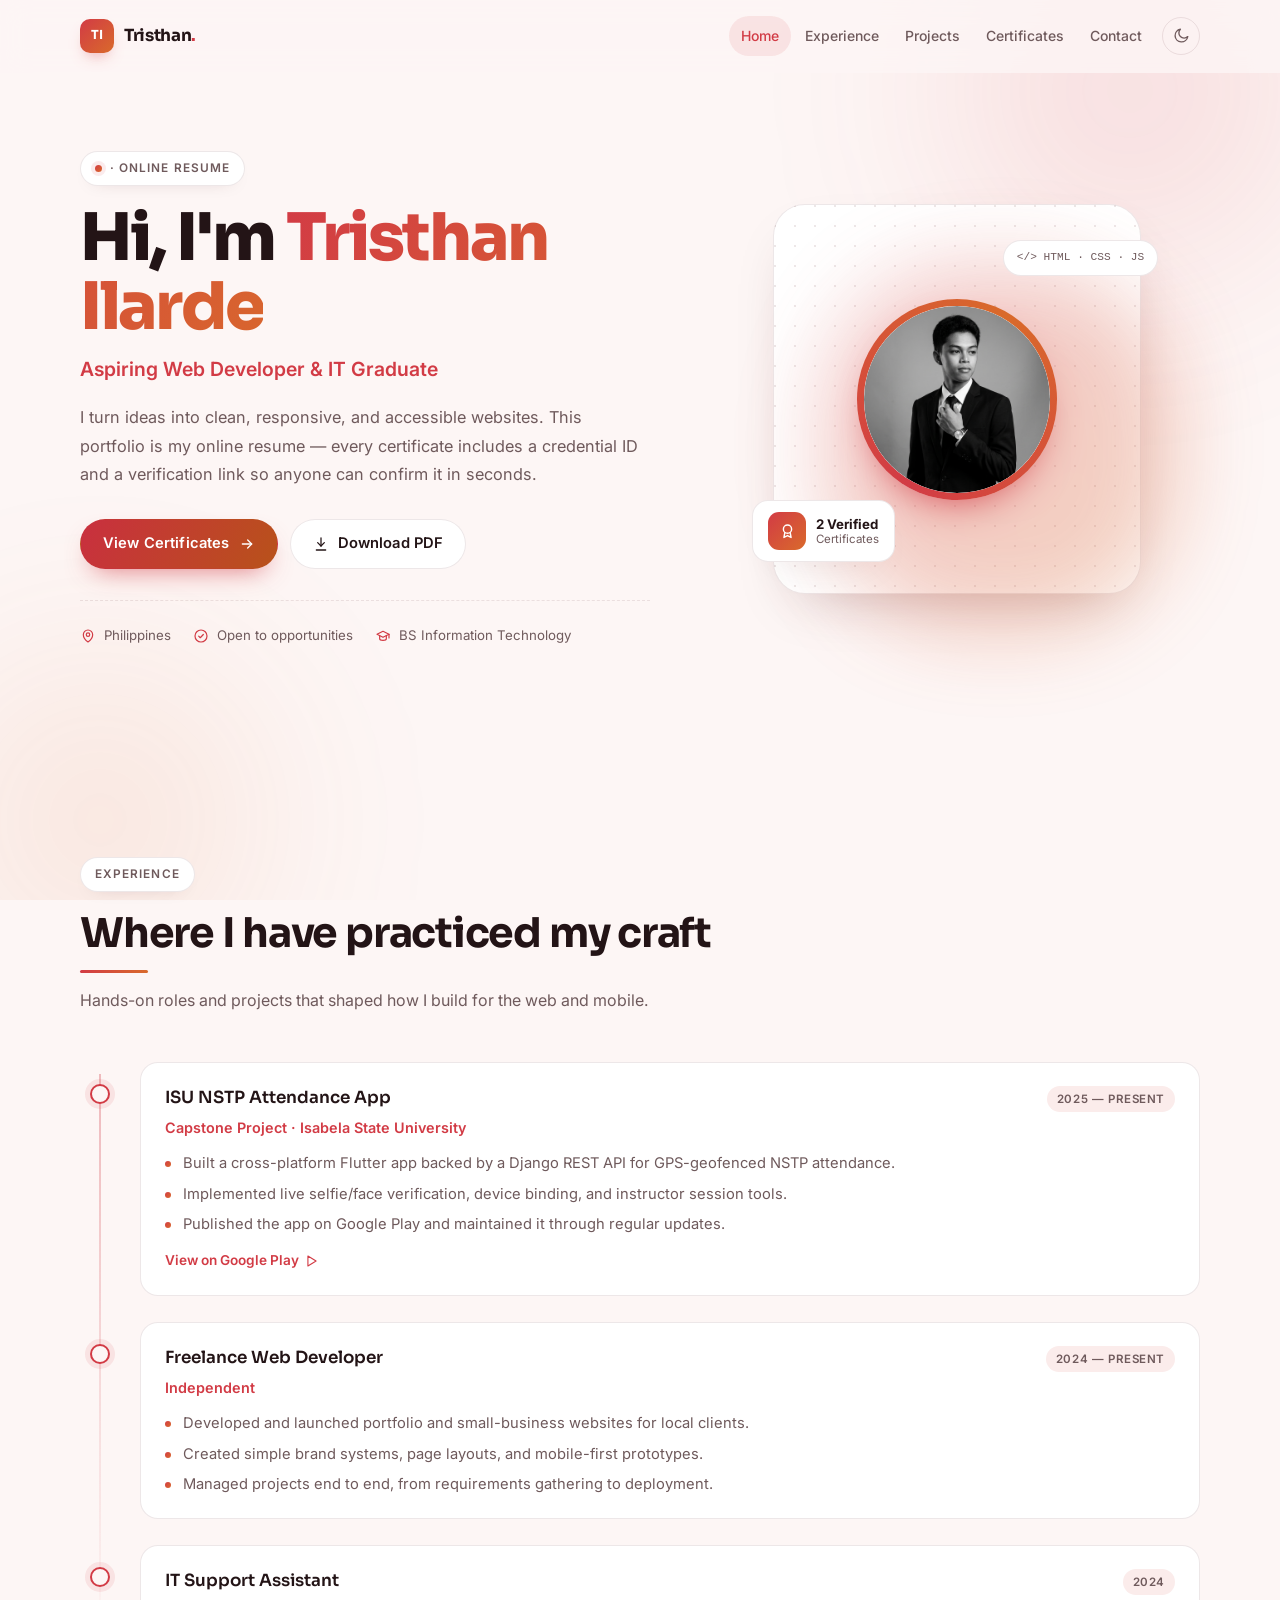
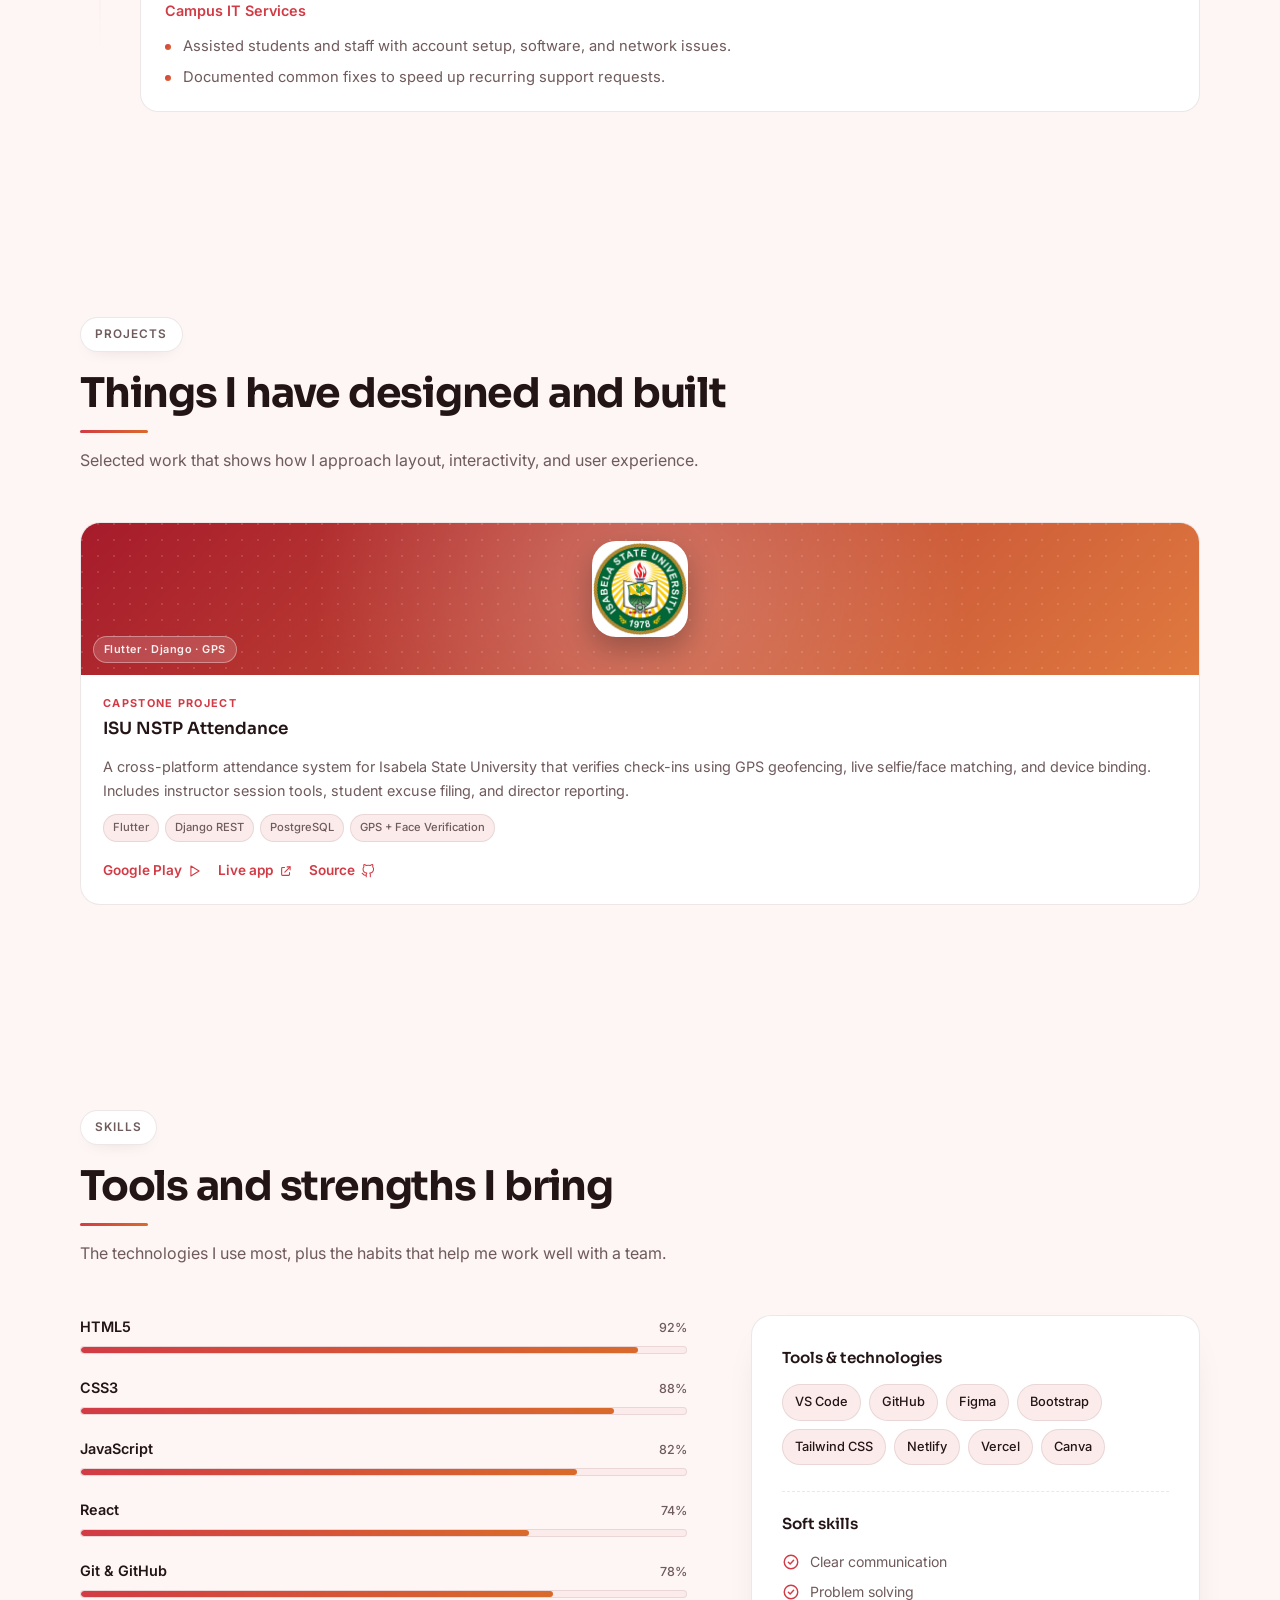
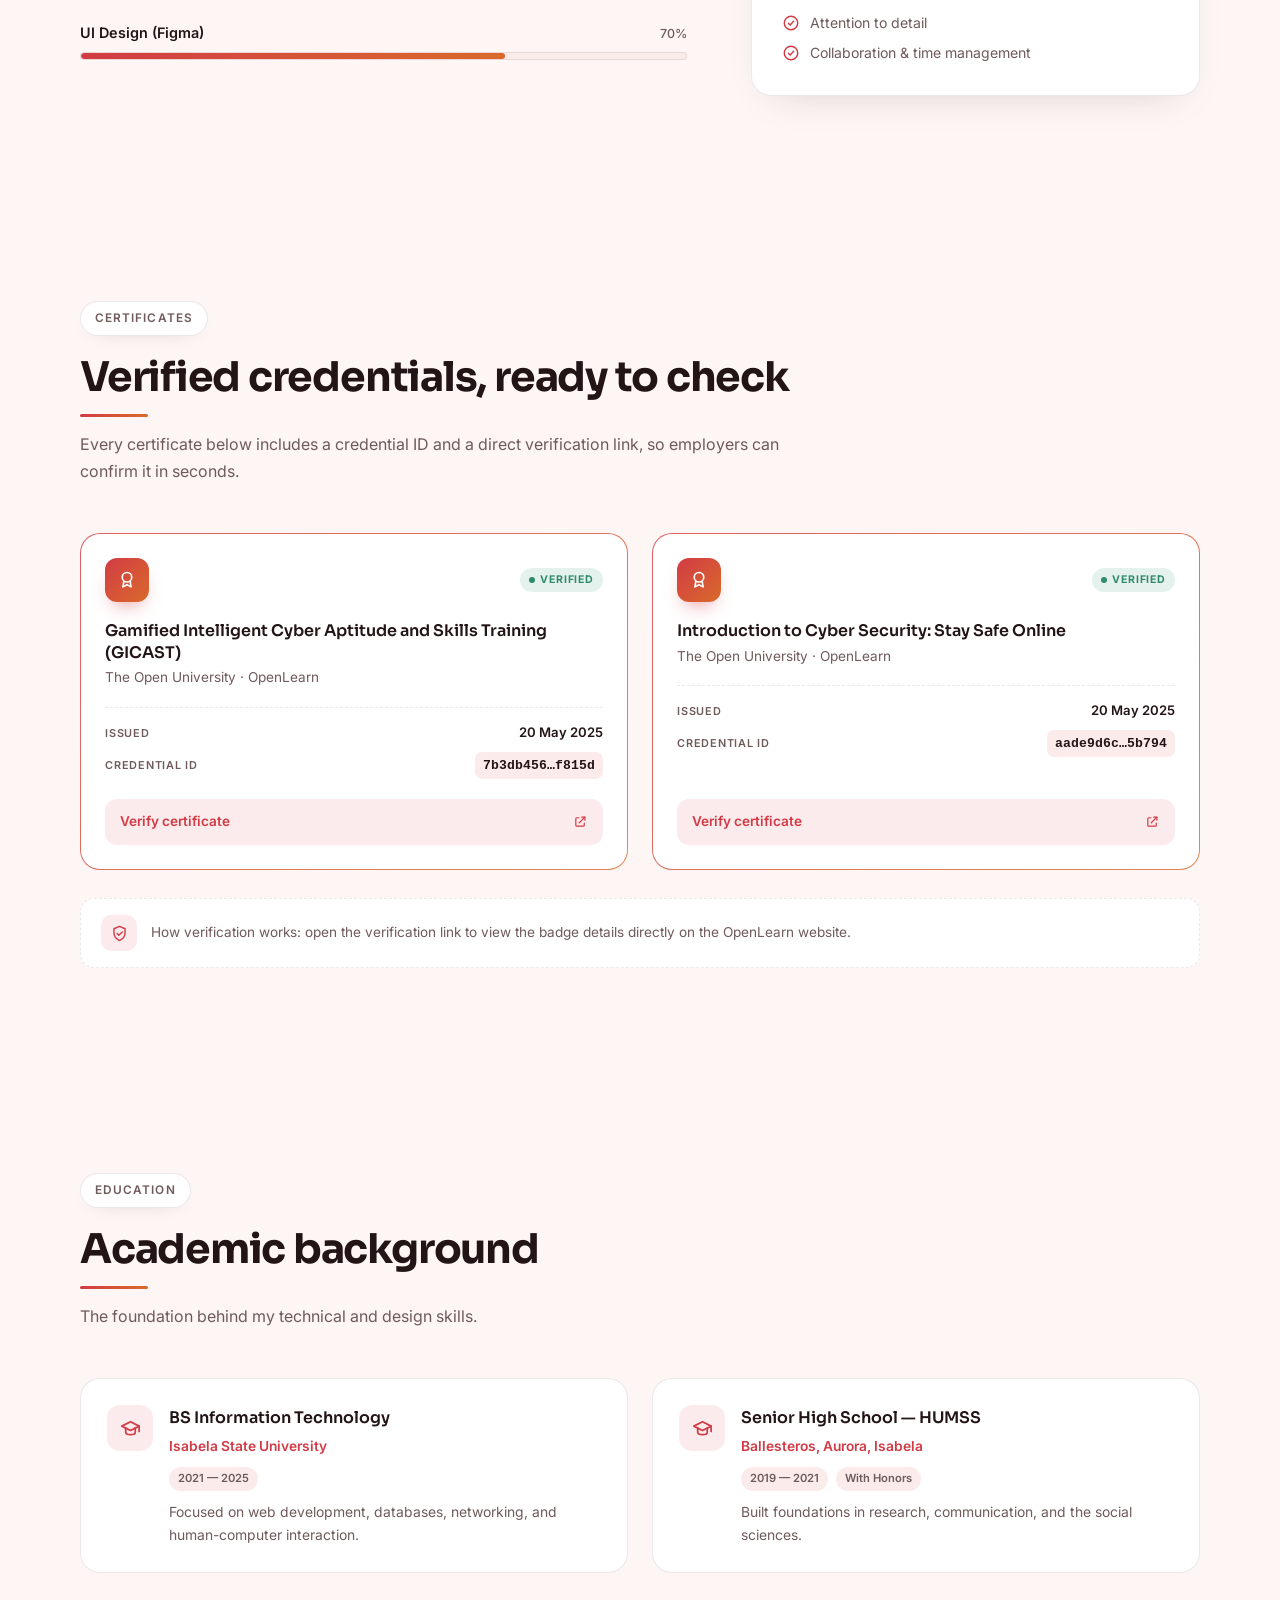
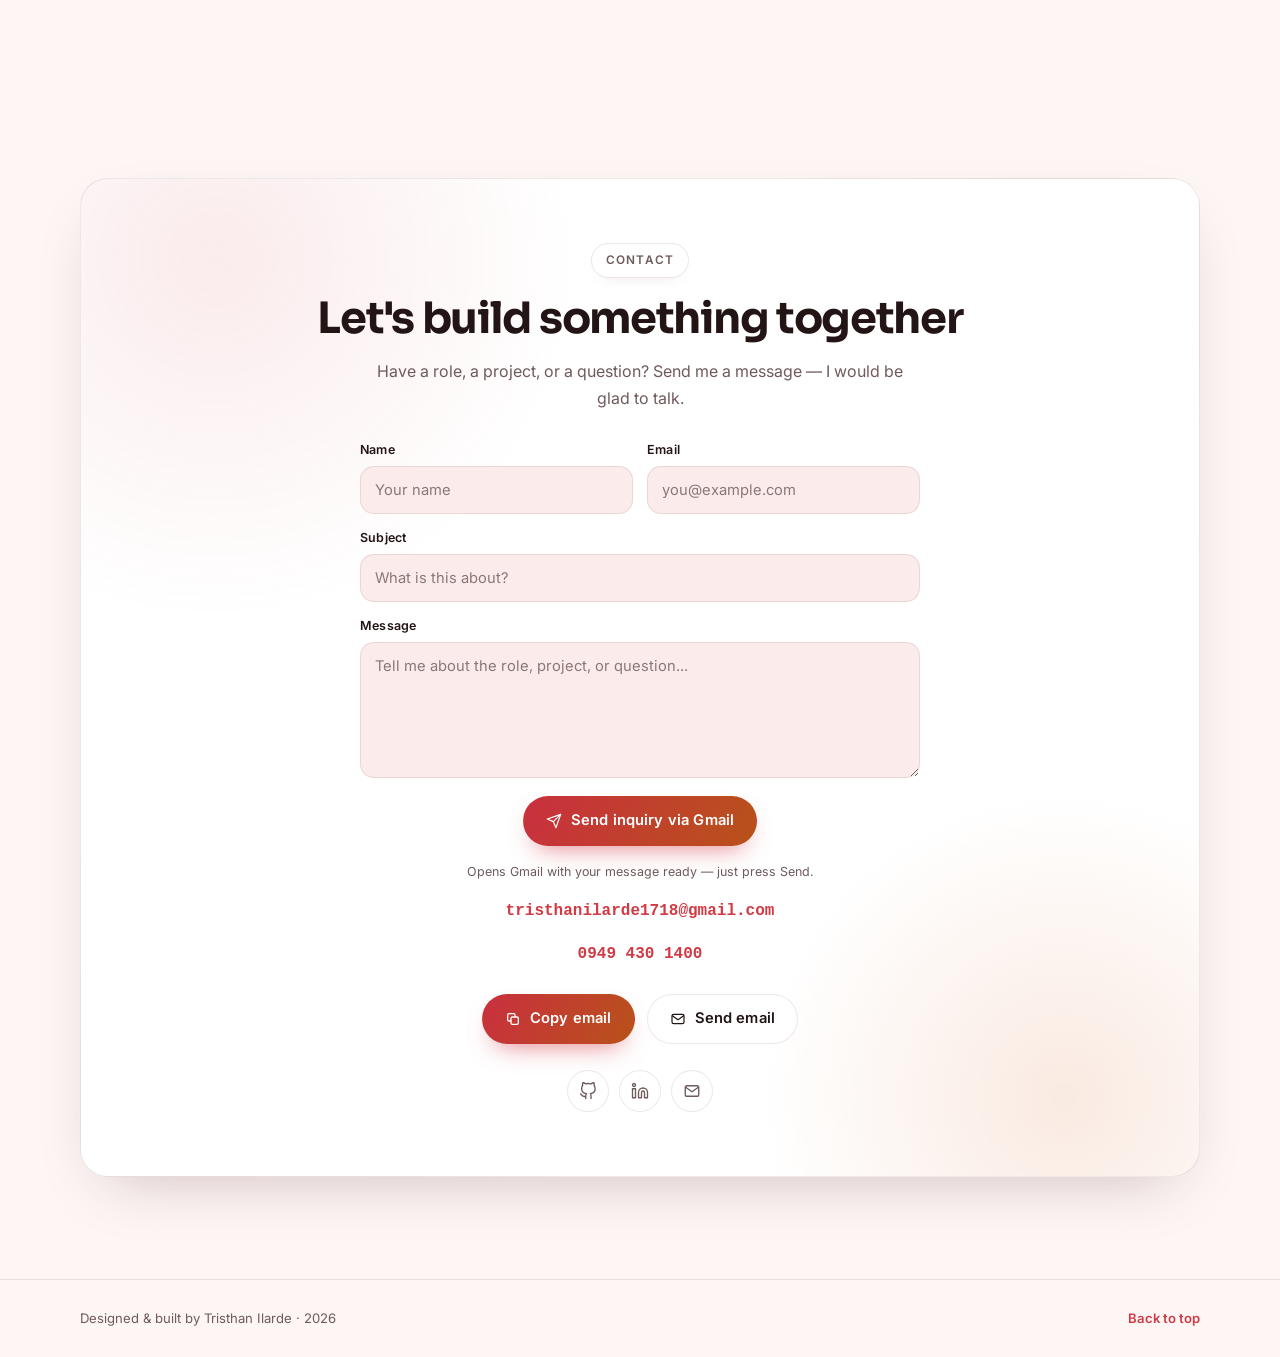
==== commit 627d3f7f: "minor changes to the website's layout and functionality" ====
--- a/index.html
+++ b/index.html
@@ -237,13 +237,13 @@
           <article class="timeline-item reveal reveal-left" style="--d:.08s">
             <div class="timeline-card" data-spotlight>
               <div class="timeline-top">
-                <h3>Freelance Web Designer</h3>
+                <h3>Freelance Web Developer</h3>
                 <span class="timeline-date">2024 — Present</span>
               </div>
               <p class="timeline-company">Independent</p>
               <ul>
-                <li>Designed and launched portfolio and small-business websites for local clients.</li>
-                <li>Created simple brand systems, page layouts, and mobile-first design mockups.</li>
+                <li>Developed and launched portfolio and small-business websites for local clients.</li>
+                <li>Created simple brand systems, page layouts, and mobile-first prototypes.</li>
                 <li>Managed projects end to end, from requirements gathering to deployment.</li>
               </ul>
             </div>
@@ -531,6 +531,34 @@
           <span class="eyebrow">Contact</span>
           <h2>Let's build something together</h2>
           <p>Have a role, a project, or a question? Send me a message — I would be glad to talk.</p>
+          <form class="inquiry-form" id="inquiryForm" novalidate>
+            <div class="field-row">
+              <label class="field">
+                <span>Name</span>
+                <input type="text" name="name" autocomplete="name" placeholder="Your name" required />
+              </label>
+              <label class="field">
+                <span>Email</span>
+                <input type="email" name="email" autocomplete="email" placeholder="you@example.com" required />
+              </label>
+            </div>
+            <label class="field">
+              <span>Subject</span>
+              <input type="text" name="subject" placeholder="What is this about?" />
+            </label>
+            <label class="field">
+              <span>Message</span>
+              <textarea name="message" rows="5" placeholder="Tell me about the role, project, or question..." required></textarea>
+            </label>
+            <button class="btn btn-primary" type="submit">
+              <svg viewBox="0 0 24 24" fill="none" stroke="currentColor" stroke-width="1.8" stroke-linecap="round" stroke-linejoin="round" aria-hidden="true" focusable="false">
+                <path d="m22 2-7 20-4-9-9-4Z" />
+                <path d="M22 2 11 13" />
+              </svg>
+              Send inquiry via Gmail
+            </button>
+            <p class="form-note">Opens Gmail with your message ready — just press Send.</p>
+          </form>
           <p class="contact-email"><a href="mailto:tristhanilarde1718@gmail.com">tristhanilarde1718@gmail.com</a></p>
           <p class="contact-email"><a href="tel:+639494301400">0949 430 1400</a></p>
           <div class="contact-actions">
--- a/styles.css
+++ b/styles.css
@@ -1437,6 +1437,77 @@
   margin-top: 26px;
 }
 
+.inquiry-form {
+  display: grid;
+  gap: 14px;
+  max-width: 560px;
+  margin: 28px auto 0;
+  text-align: left;
+}
+
+.field-row {
+  display: grid;
+  grid-template-columns: repeat(auto-fit, minmax(180px, 1fr));
+  gap: 14px;
+}
+
+.field {
+  display: grid;
+  gap: 6px;
+}
+
+.field > span {
+  font-size: 0.78rem;
+  font-weight: 600;
+  letter-spacing: 0.02em;
+  color: var(--text);
+}
+
+.field input,
+.field textarea {
+  width: 100%;
+  padding: 12px 14px;
+  border: 1px solid var(--border);
+  border-radius: 14px;
+  background: var(--surface-2);
+  color: var(--text);
+  font: inherit;
+  font-size: 0.92rem;
+  line-height: 1.5;
+  transition: border-color 0.2s ease, box-shadow 0.2s ease, background-color 0.2s ease;
+}
+
+.field textarea {
+  min-height: 120px;
+  resize: vertical;
+}
+
+.field input::placeholder,
+.field textarea::placeholder {
+  color: var(--muted);
+  opacity: 0.8;
+}
+
+.field input:focus,
+.field textarea:focus {
+  outline: none;
+  border-color: var(--accent);
+  background: var(--surface);
+  box-shadow: 0 0 0 3px var(--accent-soft);
+}
+
+.inquiry-form .btn {
+  justify-self: center;
+  margin-top: 4px;
+}
+
+.form-note {
+  margin: 2px 0 0;
+  text-align: center;
+  font-size: 0.78rem;
+  color: var(--muted);
+}
+
 .socials {
   display: flex;
   justify-content: center;
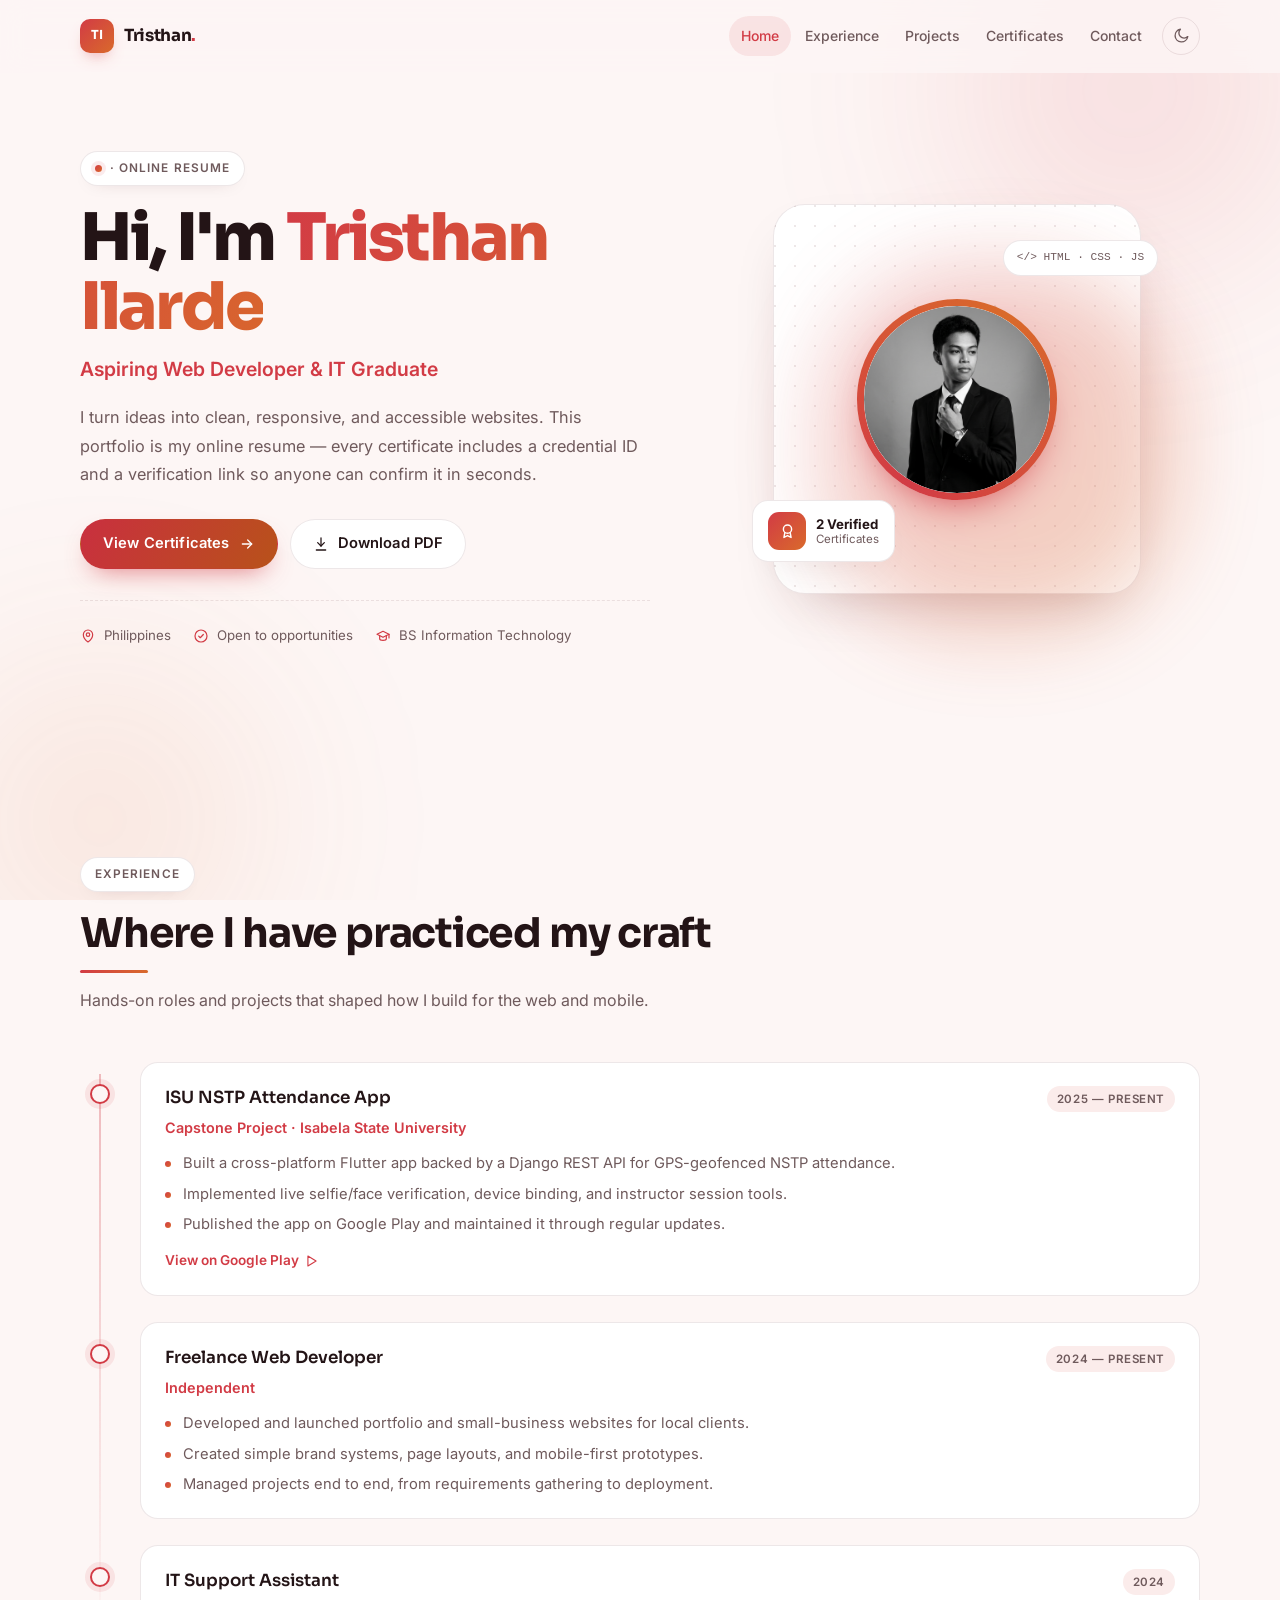
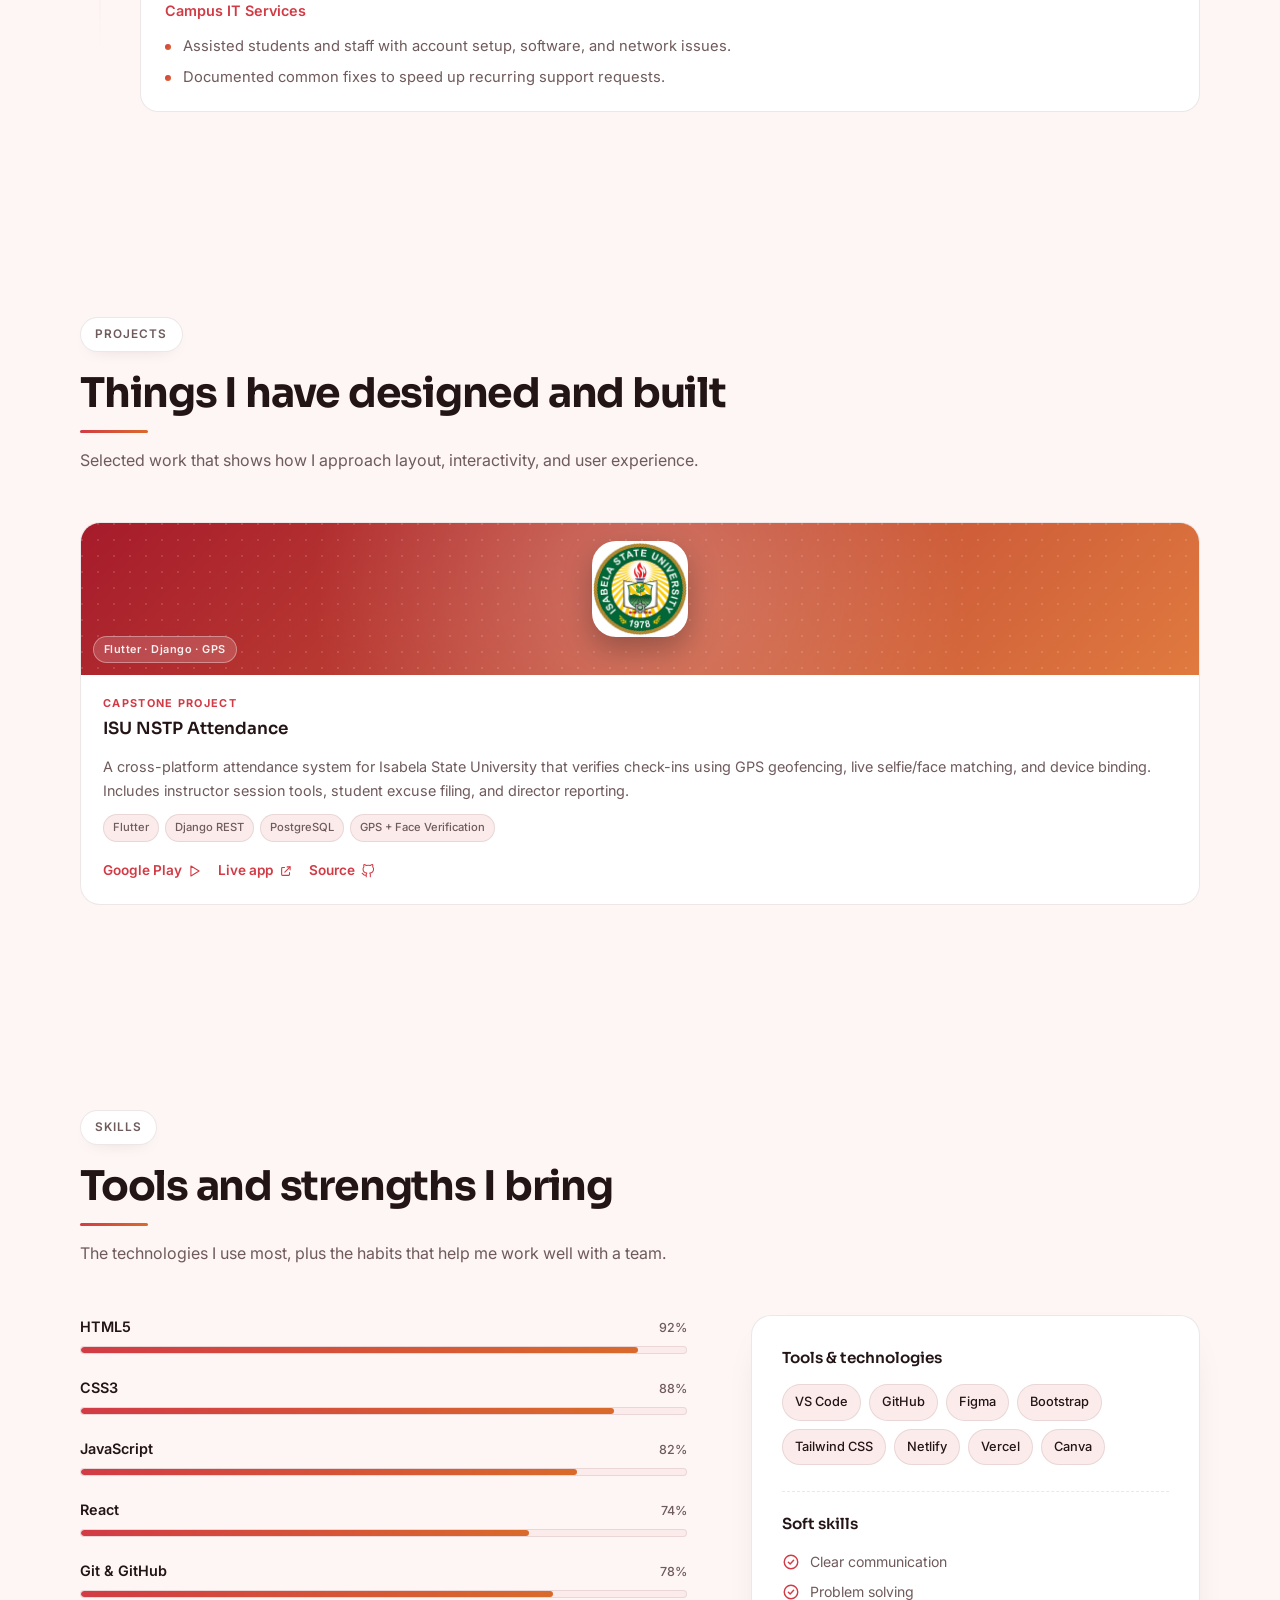
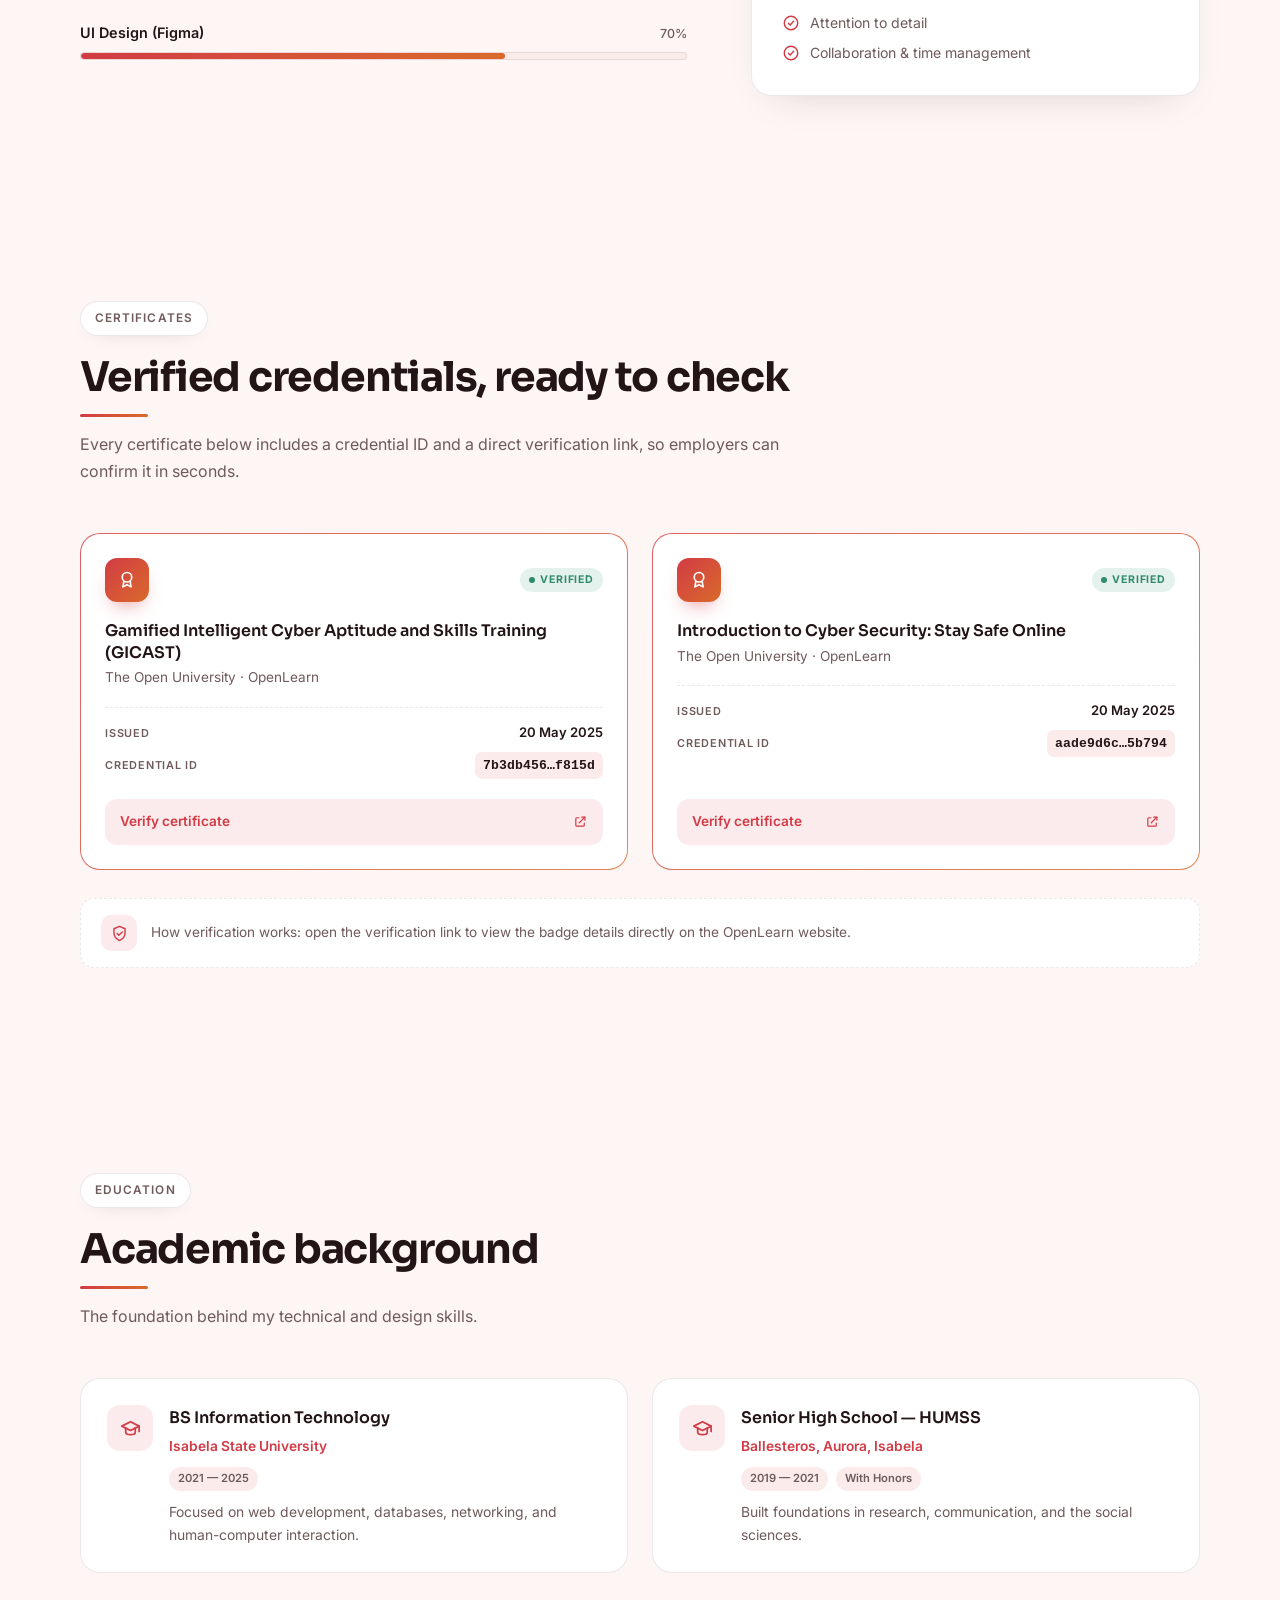
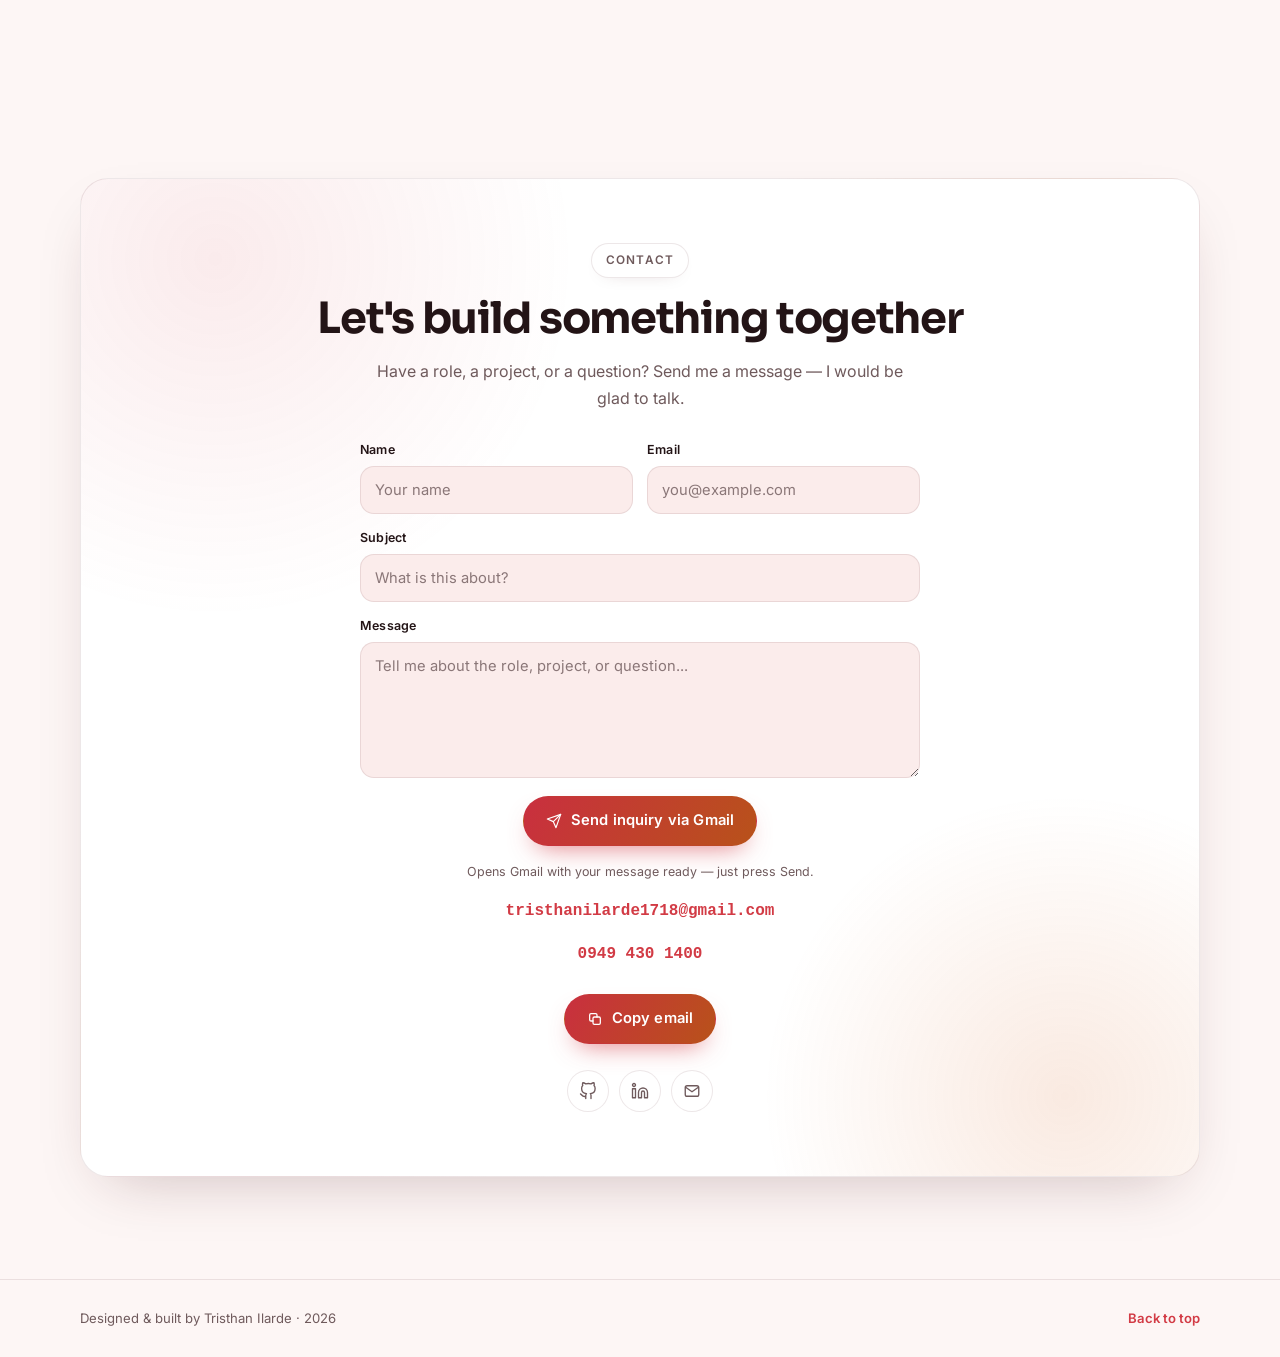
==== commit 011140b9: "removed send email button" ====
--- a/index.html
+++ b/index.html
@@ -569,13 +569,6 @@
               </svg>
               Copy email
             </button>
-            <a class="btn btn-ghost" href="mailto:tristhanilarde1718@gmail.com">
-              <svg viewBox="0 0 24 24" fill="none" stroke="currentColor" stroke-width="1.8" stroke-linecap="round" stroke-linejoin="round" aria-hidden="true" focusable="false">
-                <rect x="3" y="5" width="18" height="14" rx="2.5" />
-                <path d="m3.5 7 8.5 6 8.5-6" />
-              </svg>
-              Send email
-            </a>
           </div>
           <div class="socials">
             <a href="https://github.com/Tanjiro1718" target="_blank" rel="noopener noreferrer" aria-label="GitHub profile">
